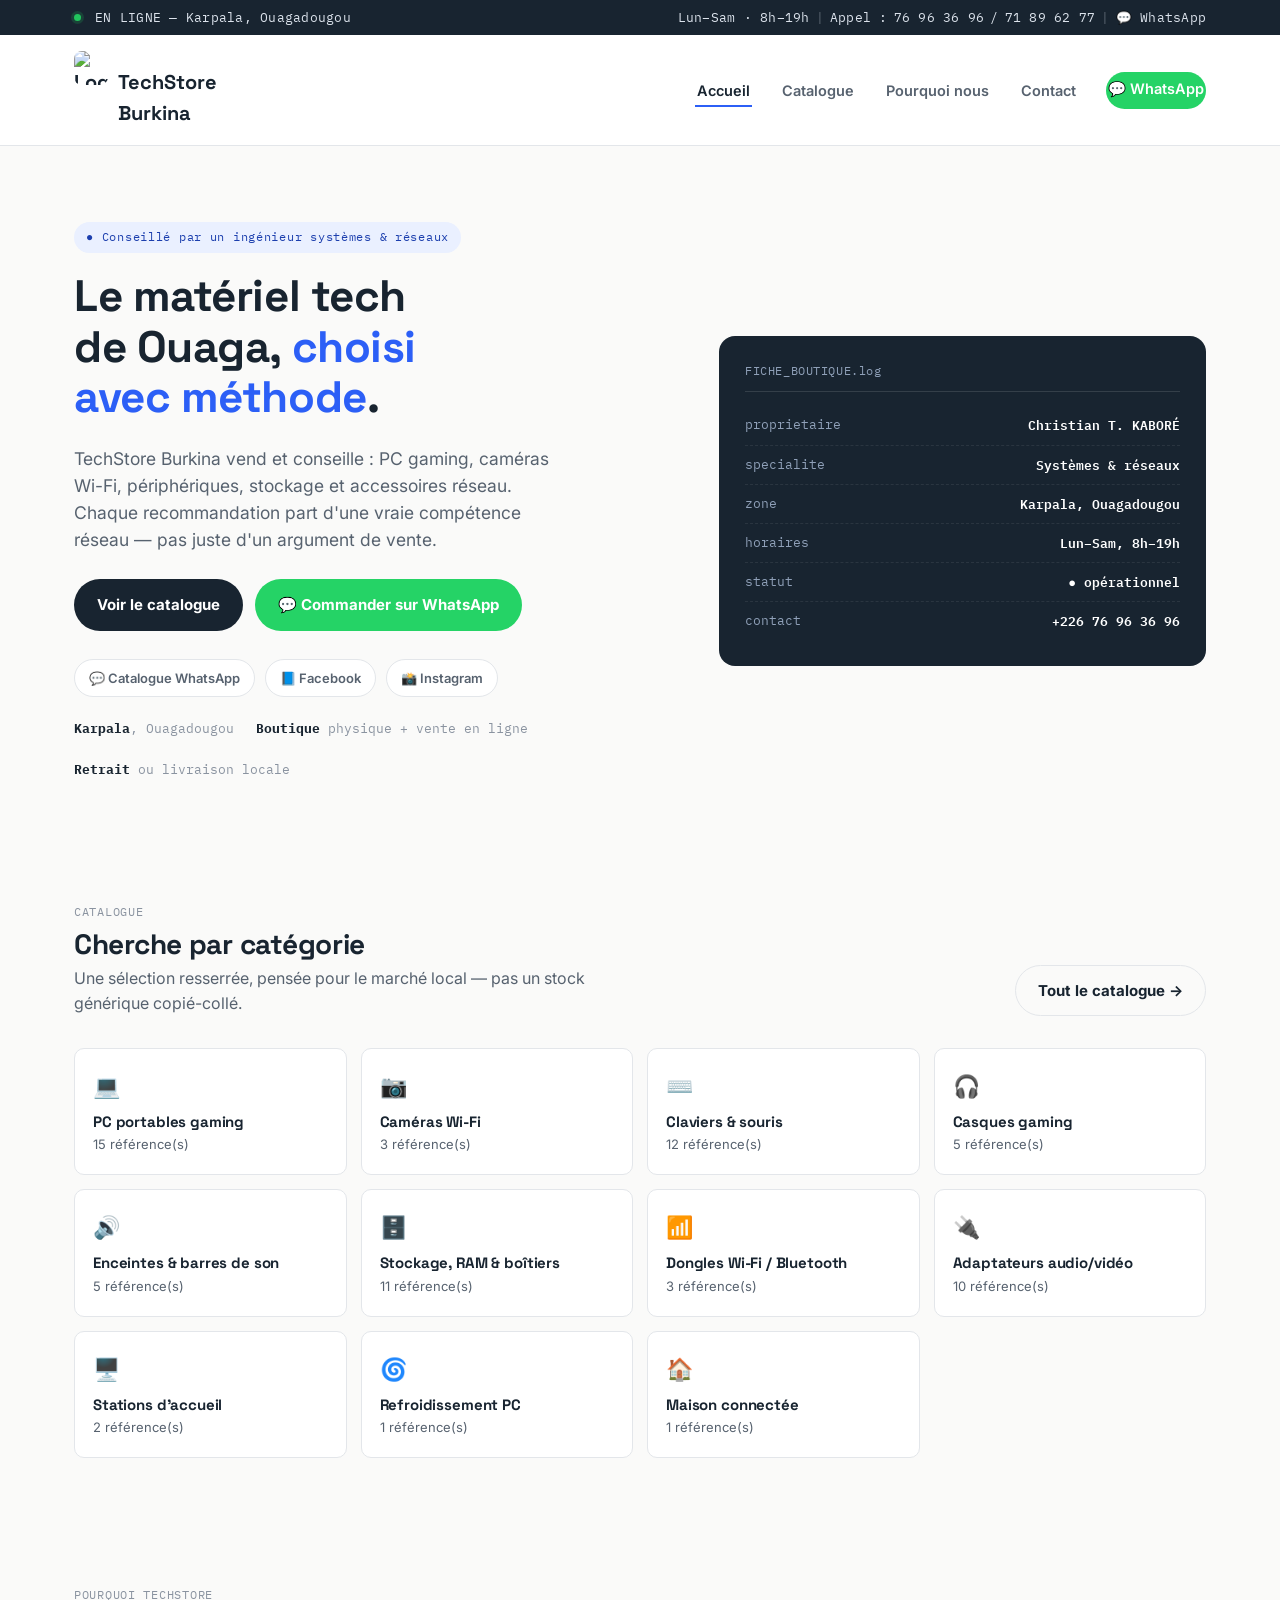
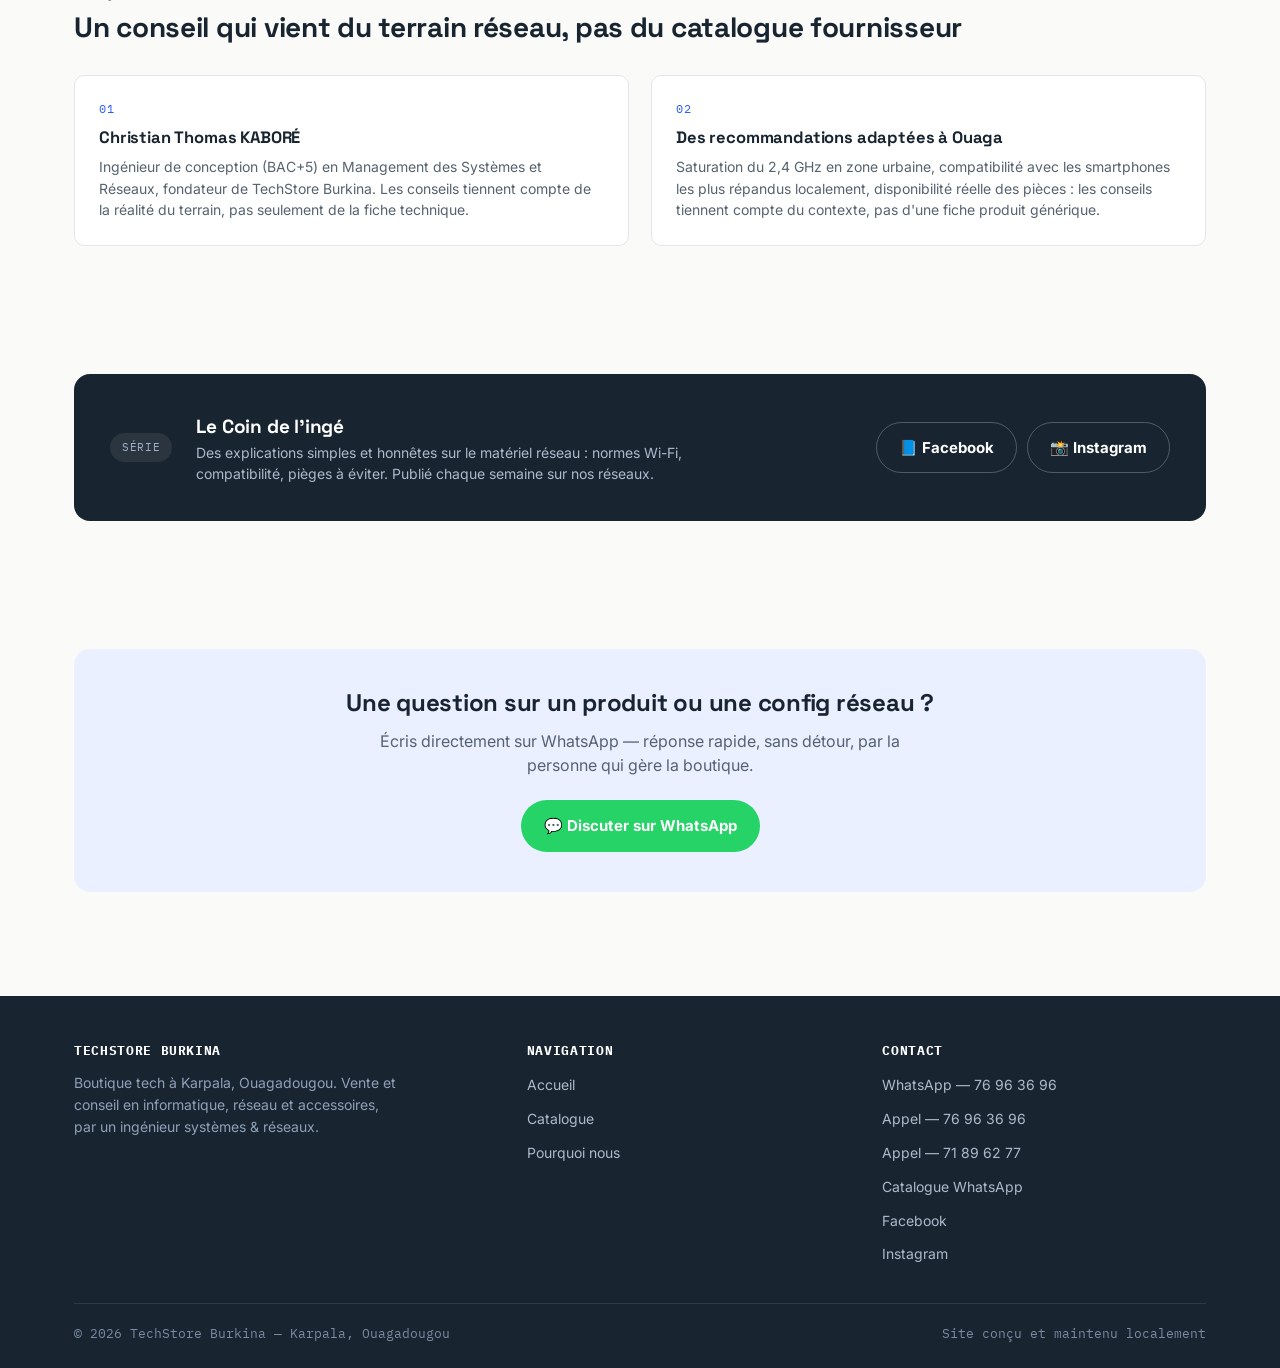
==== index.html @ 1470f118 "Add files via upload" ====
<!DOCTYPE html>
<html lang="fr">
<head>
<meta charset="UTF-8">
<meta name="viewport" content="width=device-width, initial-scale=1.0">
<title>TechStore Burkina — Vente et conseil informatique à Ouagadougou</title>
<meta name="description" content="TechStore Burkina, boutique tech à Karpala (Ouagadougou) : PC portables gaming, caméras Wi-Fi, périphériques, stockage et accessoires réseau — conseillés par un ingénieur systèmes & réseaux.">
<link rel="preconnect" href="https://fonts.googleapis.com">
<link href="https://fonts.googleapis.com/css2?family=Space+Grotesk:wght@500;700&family=Inter:wght@400;500;600;700&family=IBM+Plex+Mono:wght@400;600&display=swap" rel="stylesheet">
<link rel="stylesheet" href="assets/style.css">
</head>
<body>

<div class="statusbar">
  <div class="wrap">
    <div class="seg"><span class="dot"></span>EN LIGNE — Karpala, Ouagadougou</div>
    <div class="seg">Lun–Sam · 8h–19h <span class="sep">|</span> Appel : <a href="tel:+22676963696">76 96 36 96</a> / <a href="tel:+22671896277">71 89 62 77</a> <span class="sep">|</span> <a href="https://wa.me/22676963696" target="_blank" rel="noopener">💬 WhatsApp</a></div>
  </div>
</div>

<header class="site">
  <div class="wrap">
    <a class="brand" href="index.html">
      <img class="mark-logo" src="https://drive.google.com/thumbnail?id=1hEJ1H8CitZmhwNdnBL6qHXafMuxLKHJH&sz=w100" alt="Logo TechStore Burkina">
      <span class="brand-text">TechStore<br>Burkina</span>
    </a>
    <button class="nav-toggle" id="nav-toggle" aria-label="Ouvrir le menu"><span></span></button>
    <nav class="main" id="main-nav">
      <ul>
        <li><a href="index.html" class="active">Accueil</a></li>
        <li><a href="catalogue.html">Catalogue</a></li>
        <li><a href="index.html#pourquoi">Pourquoi nous</a></li>
        <li><a href="index.html#contact">Contact</a></li>
        <li><a class="btn-wa-nav" href="https://wa.me/22676963696" target="_blank" rel="noopener">💬 WhatsApp</a></li>
      </ul>
    </nav>
  </div>
</header>

<main>

  <section class="hero">
    <div class="wrap">
      <div>
        <span class="eyebrow">● Conseillé par un ingénieur systèmes &amp; réseaux</span>
        <h1>Le matériel tech de Ouaga, <span class="hl">choisi avec méthode</span>.</h1>
        <p class="lead">TechStore Burkina vend et conseille : PC gaming, caméras Wi-Fi, périphériques, stockage et accessoires réseau. Chaque recommandation part d'une vraie compétence réseau — pas juste d'un argument de vente.</p>
        <div class="hero-cta">
          <a class="btn btn-primary" href="catalogue.html">Voir le catalogue</a>
          <a class="btn btn-whatsapp" href="https://wa.me/22676963696" target="_blank" rel="noopener">💬 Commander sur WhatsApp</a>
        </div>
        <div class="social-row">
          <a class="social-link" href="https://wa.me/c/22676963696" target="_blank" rel="noopener">💬 Catalogue WhatsApp</a>
          <a class="social-link" href="https://facebook.com/techstoreburkina" target="_blank" rel="noopener">📘 Facebook</a>
          <a class="social-link" href="https://instagram.com/techstore.burkina" target="_blank" rel="noopener">📸 Instagram</a>
        </div>
        <div class="hero-meta">
          <span><strong>Karpala</strong>, Ouagadougou</span>
          <span><strong>Boutique</strong> physique + vente en ligne</span>
          <span><strong>Retrait</strong> ou livraison locale</span>
        </div>
      </div>

      <div class="hero-panel">
        <div class="title">FICHE_BOUTIQUE.log</div>
        <div class="row"><span>proprietaire</span><span>Christian T. KABORÉ</span></div>
        <div class="row"><span>specialite</span><span>Systèmes &amp; réseaux</span></div>
        <div class="row"><span>zone</span><span>Karpala, Ouagadougou</span></div>
        <div class="row"><span>horaires</span><span>Lun–Sam, 8h–19h</span></div>
        <div class="row"><span>statut</span><span class="ok">● opérationnel</span></div>
        <div class="row"><span>contact</span><span>+226 76 96 36 96</span></div>
      </div>
    </div>
  </section>

  <section id="categories">
    <div class="wrap">
      <div class="section-head">
        <div>
          <span class="kicker">Catalogue</span>
          <h2>Cherche par catégorie</h2>
          <p>Une sélection resserrée, pensée pour le marché local — pas un stock générique copié-collé.</p>
        </div>
        <a class="btn btn-outline" href="catalogue.html">Tout le catalogue →</a>
      </div>
      <div class="cat-strip" id="cat-strip"><!-- généré par script.js --></div>
    </div>
  </section>

  <section id="pourquoi">
    <div class="wrap">
      <div class="section-head">
        <div>
          <span class="kicker">Pourquoi TechStore</span>
          <h2>Un conseil qui vient du terrain réseau, pas du catalogue fournisseur</h2>
        </div>
      </div>
      <div class="feat-grid feat-grid-2">
        <div class="feat">
          <div class="num">01</div>
          <h3>Christian Thomas KABORÉ</h3>
          <p>Ingénieur de conception (BAC+5) en Management des Systèmes et Réseaux, fondateur de TechStore Burkina. Les conseils tiennent compte de la réalité du terrain, pas seulement de la fiche technique.</p>
        </div>
        <div class="feat">
          <div class="num">02</div>
          <h3>Des recommandations adaptées à Ouaga</h3>
          <p>Saturation du 2,4 GHz en zone urbaine, compatibilité avec les smartphones les plus répandus localement, disponibilité réelle des pièces : les conseils tiennent compte du contexte, pas d'une fiche produit générique.</p>
        </div>
      </div>
    </div>
  </section>

  <section id="coin-ingé">
    <div class="wrap">
      <div class="ingé">
        <span class="tag">SÉRIE</span>
        <div>
          <h3>Le Coin de l'ingé</h3>
          <p>Des explications simples et honnêtes sur le matériel réseau : normes Wi-Fi, compatibilité, pièges à éviter. Publié chaque semaine sur nos réseaux.</p>
        </div>
        <div style="display:flex;gap:10px;flex-wrap:wrap;">
          <a class="btn btn-outline" style="background:transparent;border-color:rgba(255,255,255,.25);color:#fff" href="https://facebook.com/techstoreburkina" target="_blank" rel="noopener">📘 Facebook</a>
          <a class="btn btn-outline" style="background:transparent;border-color:rgba(255,255,255,.25);color:#fff" href="https://instagram.com/techstore.burkina" target="_blank" rel="noopener">📸 Instagram</a>
        </div>
      </div>
    </div>
  </section>

  <section id="contact">
    <div class="wrap">
      <div class="cta-band">
        <h2>Une question sur un produit ou une config réseau ?</h2>
        <p>Écris directement sur WhatsApp — réponse rapide, sans détour, par la personne qui gère la boutique.</p>
        <a class="btn btn-whatsapp" href="https://wa.me/22676963696" target="_blank" rel="noopener">💬 Discuter sur WhatsApp</a>
      </div>
    </div>
  </section>

</main>

<footer class="site">
  <div class="wrap">
    <div class="f-grid">
      <div>
        <h4>TechStore Burkina</h4>
        <p style="color:#8FA0B8;font-size:14px;max-width:36ch;">Boutique tech à Karpala, Ouagadougou. Vente et conseil en informatique, réseau et accessoires, par un ingénieur systèmes &amp; réseaux.</p>
      </div>
      <div>
        <h4>Navigation</h4>
        <ul>
          <li><a href="index.html">Accueil</a></li>
          <li><a href="catalogue.html">Catalogue</a></li>
          <li><a href="index.html#pourquoi">Pourquoi nous</a></li>
        </ul>
      </div>
      <div>
        <h4>Contact</h4>
        <ul>
          <li><a href="https://wa.me/22676963696" target="_blank" rel="noopener">WhatsApp — 76 96 36 96</a></li>
          <li><a href="tel:+22676963696">Appel — 76 96 36 96</a></li>
          <li><a href="tel:+22671896277">Appel — 71 89 62 77</a></li>
          <li><a href="https://wa.me/c/22676963696" target="_blank" rel="noopener">Catalogue WhatsApp</a></li>
          <li><a href="https://facebook.com/techstoreburkina" target="_blank" rel="noopener">Facebook</a></li>
          <li><a href="https://instagram.com/techstore.burkina" target="_blank" rel="noopener">Instagram</a></li>
        </ul>
      </div>
    </div>
    <div class="bottom">
      <span>© <span id="year"></span> TechStore Burkina — Karpala, Ouagadougou</span>
      <span>Site conçu et maintenu localement</span>
    </div>
  </div>
</footer>

<script>document.getElementById('year').textContent = new Date().getFullYear();</script>
<script src="assets/script.js"></script>
</body>
</html>
---- assets/style.css ----
/* ==========================================================================
   TechStore Burkina — Design system
   Palette : blanc papier + encre ardoise + bleu "réseau" + accents statut
   Typo    : Space Grotesk (titres) / Inter (texte) / IBM Plex Mono (specs, prix, statut)
   Signature : bandeau "statut réseau" (clin d'œil au métier d'ingé réseau)
   ========================================================================== */

:root{
  --bg:            #FAFAF9;
  --surface:       #FFFFFF;
  --surface-2:     #F2F4F7;
  --ink:           #182430;
  --ink-soft:      #57626F;
  --ink-faint:     #8A93A0;
  --line:          #E3E6EA;
  --accent:        #2C5FF6;
  --accent-ink:    #1C3FAE;
  --accent-soft:   #EAF0FF;
  --status:        #21C55D;
  --whatsapp:      #25D366;
  --whatsapp-dark: #128C4A;
  --amber:         #F2A93B;

  --font-display: 'Space Grotesk', 'Segoe UI', sans-serif;
  --font-body:    'Inter', 'Segoe UI', sans-serif;
  --font-mono:    'IBM Plex Mono', 'Courier New', monospace;

  --radius: 10px;
  --radius-sm: 6px;
  --container: 1180px;
}

*{ box-sizing:border-box; }
html{ scroll-behavior:smooth; }
body{
  margin:0;
  background:var(--bg);
  color:var(--ink);
  font-family:var(--font-body);
  font-size:16px;
  line-height:1.55;
  -webkit-font-smoothing:antialiased;
}
h1,h2,h3,h4{
  font-family:var(--font-display);
  color:var(--ink);
  margin:0 0 .5em;
  line-height:1.15;
  letter-spacing:-0.01em;
}
p{ margin:0 0 1em; color:var(--ink-soft); }
a{ color:inherit; text-decoration:none; }
img{ max-width:100%; display:block; }
ul{ margin:0; padding:0; list-style:none; }
button{ font-family:inherit; cursor:pointer; }

.wrap{
  max-width:var(--container);
  margin:0 auto;
  padding:0 24px;
}

/* Focus visibility */
a:focus-visible, button:focus-visible, input:focus-visible{
  outline:2px solid var(--accent);
  outline-offset:2px;
}

@media (prefers-reduced-motion: reduce){
  *{ animation-duration:0.01ms !important; transition-duration:0.01ms !important; }
}

/* ---------- Status bar (signature element) ---------- */
.statusbar{
  background:var(--ink);
  color:#DCE3EC;
  font-family:var(--font-mono);
  font-size:12.5px;
  letter-spacing:.02em;
}
.statusbar .wrap{
  display:flex;
  align-items:center;
  justify-content:space-between;
  gap:16px;
  padding:8px 24px;
  flex-wrap:wrap;
}
.statusbar .dot{
  display:inline-block;
  width:7px; height:7px;
  border-radius:50%;
  background:var(--status);
  margin-right:8px;
  box-shadow:0 0 0 3px rgba(33,197,93,.18);
}
.statusbar .seg{ display:flex; align-items:center; gap:6px; }
.statusbar .sep{ opacity:.35; }
.statusbar a{ color:#DCE3EC; }
.statusbar a:hover{ color:#fff; }

/* ---------- Header / nav ---------- */
header.site{
  background:var(--surface);
  border-bottom:1px solid var(--line);
  position:sticky; top:0; z-index:40;
}
header.site .wrap{
  display:flex;
  align-items:center;
  justify-content:space-between;
  padding:16px 24px;
}
.brand{
  display:flex;
  align-items:baseline;
  gap:10px;
  font-family:var(--font-display);
  font-weight:700;
  font-size:20px;
}
.brand .mark{
  display:inline-flex;
  align-items:center;
  justify-content:center;
  width:34px; height:34px;
  border-radius:8px;
  background:var(--ink);
  color:#fff;
  font-family:var(--font-mono);
  font-size:13px;
  font-weight:600;
}
.brand .mark-logo{
  width:34px; height:34px;
  border-radius:8px;
  object-fit:cover;
}
.brand small{
  font-family:var(--font-mono);
  font-weight:400;
  font-size:11px;
  color:var(--ink-faint);
  letter-spacing:.04em;
}
nav.main ul{ display:flex; gap:28px; align-items:center; }
nav.main a{
  font-size:14.5px;
  font-weight:600;
  color:var(--ink-soft);
  padding:6px 2px;
  border-bottom:2px solid transparent;
}
nav.main a:hover, nav.main a.active{
  color:var(--ink);
  border-bottom-color:var(--accent);
}
.btn-wa-nav{
  display:inline-flex;
  align-items:center;
  gap:8px;
  background:var(--whatsapp);
  color:#fff !important;
  padding:9px 16px;
  border-radius:999px;
  font-weight:700;
  font-size:14px;
}
.btn-wa-nav:hover{ background:var(--whatsapp-dark); }
.nav-toggle{
  display:none;
  background:none; border:1px solid var(--line); border-radius:8px;
  width:38px; height:38px;
  align-items:center; justify-content:center;
}
.nav-toggle span, .nav-toggle span::before, .nav-toggle span::after{
  content:""; display:block; width:18px; height:2px; background:var(--ink);
  position:relative; transition:.2s;
}
.nav-toggle span::before{ position:absolute; top:-6px; }
.nav-toggle span::after{ position:absolute; top:6px; }

/* ---------- Buttons ---------- */
.btn{
  display:inline-flex; align-items:center; gap:8px;
  padding:13px 22px;
  border-radius:999px;
  font-weight:700;
  font-size:15px;
  border:1px solid transparent;
}
.btn-primary{ background:var(--ink); color:#fff; }
.btn-primary:hover{ background:#0E1620; }
.btn-outline{ background:transparent; color:var(--ink); border-color:var(--line); }
.btn-outline:hover{ border-color:var(--ink); }
.btn-whatsapp{ background:var(--whatsapp); color:#fff; }
.btn-whatsapp:hover{ background:var(--whatsapp-dark); }
.btn-sm{ padding:9px 16px; font-size:13.5px; border-radius:8px; }
.btn-block{ width:100%; justify-content:center; }

/* ---------- Hero ---------- */
.hero{
  padding:76px 0 60px;
  position:relative;
  overflow:hidden;
}
.hero .wrap{
  display:grid;
  grid-template-columns:1.1fr .9fr;
  gap:50px;
  align-items:center;
}
.eyebrow{
  display:inline-flex; align-items:center; gap:8px;
  font-family:var(--font-mono);
  font-size:12px; letter-spacing:.06em;
  color:var(--accent-ink);
  background:var(--accent-soft);
  padding:6px 12px;
  border-radius:999px;
  margin-bottom:18px;
}
.hero h1{
  font-size:44px;
  max-width:12ch;
}
.hero h1 .hl{ color:var(--accent); }
.hero .lead{
  font-size:17.5px;
  max-width:46ch;
  margin-bottom:26px;
}
.hero-cta{ display:flex; gap:12px; flex-wrap:wrap; margin-bottom:28px; }
.hero-meta{
  display:flex; gap:22px; flex-wrap:wrap;
  font-family:var(--font-mono); font-size:12.5px; color:var(--ink-faint);
}
.hero-meta strong{ color:var(--ink); font-weight:700; }

.social-row{
  display:flex; gap:10px; flex-wrap:wrap;
  margin-bottom:22px;
}
.social-link{
  display:inline-flex; align-items:center; gap:6px;
  font-size:13px; font-weight:600;
  color:var(--ink-soft);
  background:var(--surface);
  border:1px solid var(--line);
  padding:8px 14px;
  border-radius:999px;
}
.social-link:hover{ border-color:var(--accent); color:var(--ink); }

.hero-panel{
  background:var(--ink);
  border-radius:16px;
  padding:26px;
  color:#DCE3EC;
  font-family:var(--font-mono);
  font-size:13px;
}
.hero-panel .title{
  display:flex; justify-content:space-between; align-items:center;
  border-bottom:1px solid rgba(255,255,255,.12);
  padding-bottom:12px; margin-bottom:14px;
  color:#8FA0B8; font-size:11.5px; letter-spacing:.05em;
}
.hero-panel .row{
  display:flex; justify-content:space-between;
  padding:9px 0;
  border-bottom:1px dashed rgba(255,255,255,.08);
}
.hero-panel .row:last-child{ border-bottom:none; }
.hero-panel .row span:first-child{ color:#8FA0B8; }
.hero-panel .row span:last-child{ color:#fff; font-weight:600; }
.hero-panel .ok{ color:var(--status); }

/* ---------- Section shell ---------- */
section{ padding:64px 0; }
.section-head{
  display:flex; justify-content:space-between; align-items:flex-end;
  gap:20px; margin-bottom:32px; flex-wrap:wrap;
}
.section-head h2{ font-size:28px; margin:0; }
.section-head .kicker{
  font-family:var(--font-mono); font-size:12px; letter-spacing:.06em;
  color:var(--ink-faint); text-transform:uppercase; margin-bottom:6px; display:block;
}
.section-head p{ margin:6px 0 0; max-width:52ch; }

/* ---------- Category strip ---------- */
.cat-strip{
  display:grid;
  grid-template-columns:repeat(4,1fr);
  gap:14px;
}
.cat-card{
  background:var(--surface);
  border:1px solid var(--line);
  border-radius:var(--radius);
  padding:20px 18px;
  transition:.15s border-color, .15s transform;
}
.cat-card:hover{ border-color:var(--accent); transform:translateY(-2px); }
.cat-card .ic{ font-size:22px; margin-bottom:10px; }
.cat-card h3{ font-size:15px; margin-bottom:4px; }
.cat-card p{ font-size:13px; margin:0; }

/* ---------- Why / features ---------- */
.feat-grid{
  display:grid;
  grid-template-columns:repeat(3,1fr);
  gap:22px;
}
.feat-grid-2{
  grid-template-columns:repeat(2,1fr);
}
.feat{
  background:var(--surface);
  border:1px solid var(--line);
  border-radius:var(--radius);
  padding:24px;
}
.feat .num{
  font-family:var(--font-mono);
  color:var(--accent);
  font-size:12px;
  margin-bottom:10px;
  letter-spacing:.05em;
}
.feat h3{ font-size:16.5px; }
.feat p{ font-size:14px; margin:0; }

/* ---------- Coin de l'ingé teaser ---------- */
.ingé{
  background:var(--ink);
  color:#DCE3EC;
  border-radius:16px;
  padding:36px;
  display:grid;
  grid-template-columns:auto 1fr auto;
  gap:24px;
  align-items:center;
}
.ingé .tag{
  font-family:var(--font-mono);
  font-size:11px; letter-spacing:.06em;
  background:rgba(255,255,255,.08);
  padding:6px 12px; border-radius:999px;
  color:#9DB1CC;
  white-space:nowrap;
}
.ingé h3{ color:#fff; font-size:19px; margin:6px 0 4px; }
.ingé p{ color:#AEBACB; margin:0; font-size:14px; max-width:56ch; }

/* ---------- Footer ---------- */
footer.site{
  background:var(--ink);
  color:#AEBACB;
  padding:48px 0 24px;
  margin-top:40px;
}
footer.site .f-grid{
  display:grid;
  grid-template-columns:1.3fr 1fr 1fr;
  gap:32px;
  padding-bottom:28px;
  border-bottom:1px solid rgba(255,255,255,.1);
}
footer.site h4{
  color:#fff; font-size:13px; letter-spacing:.05em;
  font-family:var(--font-mono); text-transform:uppercase;
  margin-bottom:14px;
}
footer.site a{ color:#AEBACB; font-size:14px; }
footer.site a:hover{ color:#fff; }
footer.site li{ margin-bottom:9px; }
footer.site .bottom{
  display:flex; justify-content:space-between; flex-wrap:wrap; gap:10px;
  padding-top:20px; font-size:12.5px; font-family:var(--font-mono); color:#7C8BA1;
}

/* ---------- Catalogue page ---------- */
.cat-hero{
  padding:44px 0 28px;
  border-bottom:1px solid var(--line);
}
.cat-hero h1{ font-size:32px; margin-bottom:8px; }

.filters{
  display:flex; gap:10px; flex-wrap:wrap;
  padding:20px 0 8px;
  position:sticky; top:65px; background:var(--bg); z-index:20;
}
.filter-btn{
  background:var(--surface);
  border:1px solid var(--line);
  border-radius:999px;
  padding:9px 16px;
  font-size:13.5px;
  font-weight:600;
  color:var(--ink-soft);
}
.filter-btn:hover{ border-color:var(--accent); color:var(--ink); }
.filter-btn.active{ background:var(--ink); border-color:var(--ink); color:#fff; }

.search-row{
  display:flex; gap:12px; padding:6px 0 26px; flex-wrap:wrap;
}
.search-row input{
  flex:1; min-width:220px;
  padding:12px 16px;
  border:1px solid var(--line);
  border-radius:var(--radius-sm);
  font-family:var(--font-body);
  font-size:14.5px;
  background:var(--surface);
}
.search-row input:focus{ border-color:var(--accent); outline:none; }
.result-count{
  font-family:var(--font-mono); font-size:12.5px; color:var(--ink-faint);
  align-self:center; white-space:nowrap;
}

.product-grid{
  display:grid;
  grid-template-columns:repeat(3,1fr);
  gap:20px;
  padding-bottom:20px;
}
.p-card{
  background:var(--surface);
  border:1px solid var(--line);
  border-radius:var(--radius);
  padding:18px;
  display:flex; flex-direction:column;
  transition:.15s box-shadow,.15s transform;
}
.p-card:hover{ box-shadow:0 8px 24px rgba(24,36,48,.08); transform:translateY(-2px); }
.p-thumb{
  height:130px;
  border-radius:8px;
  background:var(--surface-2);
  display:flex; align-items:center; justify-content:center;
  font-size:34px;
  margin-bottom:14px;
  color:var(--ink-faint);
  overflow:hidden;
}
.p-thumb img{
  width:100%; height:100%;
  object-fit:contain;
  background:#fff;
}
.p-port{
  font-family:var(--font-mono); font-size:10.5px; letter-spacing:.04em;
  color:var(--accent-ink); background:var(--accent-soft);
  display:inline-block; padding:3px 8px; border-radius:5px;
  margin-bottom:10px; align-self:flex-start; text-transform:uppercase;
}
.p-card h3{ font-size:15.5px; margin-bottom:4px; }
.p-spec{
  font-family:var(--font-mono); font-size:12px; color:var(--ink-faint);
  margin:0 0 12px;
}
.p-foot{
  margin-top:auto;
  display:flex; align-items:center; justify-content:space-between;
  gap:10px; padding-top:12px; border-top:1px solid var(--line);
}
.p-price{ font-family:var(--font-mono); font-weight:700; font-size:15px; }
.p-stock{ font-size:11px; font-family:var(--font-mono); }
.p-stock.in{ color:var(--status); }
.p-stock.low{ color:var(--amber); }
.no-results{
  grid-column:1/-1;
  text-align:center;
  padding:60px 20px;
  color:var(--ink-faint);
  font-family:var(--font-mono); font-size:13.5px;
}

/* ---------- CTA band ---------- */
.cta-band{
  background:var(--accent-soft);
  border-radius:16px;
  padding:40px;
  text-align:center;
}
.cta-band h2{ font-size:24px; }
.cta-band p{ max-width:52ch; margin:0 auto 22px; }

/* ---------- Responsive ---------- */
@media (max-width:960px){
  .hero .wrap{ grid-template-columns:1fr; }
  .cat-strip{ grid-template-columns:repeat(2,1fr); }
  .feat-grid{ grid-template-columns:1fr; }
  .product-grid{ grid-template-columns:repeat(2,1fr); }
  footer.site .f-grid{ grid-template-columns:1fr; }
  .ingé{ grid-template-columns:1fr; text-align:left; }
}
@media (max-width:680px){
  nav.main{
    position:absolute; top:100%; left:0; right:0;
    background:var(--surface); border-bottom:1px solid var(--line);
    padding:16px 24px; display:none;
  }
  nav.main.open{ display:block; }
  nav.main ul{ flex-direction:column; align-items:flex-start; gap:16px; }
  .nav-toggle{ display:flex; }
  .btn-wa-nav{ display:none; }
  .hero h1{ font-size:32px; }
  .cat-strip{ grid-template-columns:1fr 1fr; }
  .product-grid{ grid-template-columns:1fr; }
  .statusbar .wrap{ justify-content:flex-start; }
  .filters{ top:60px; }
}
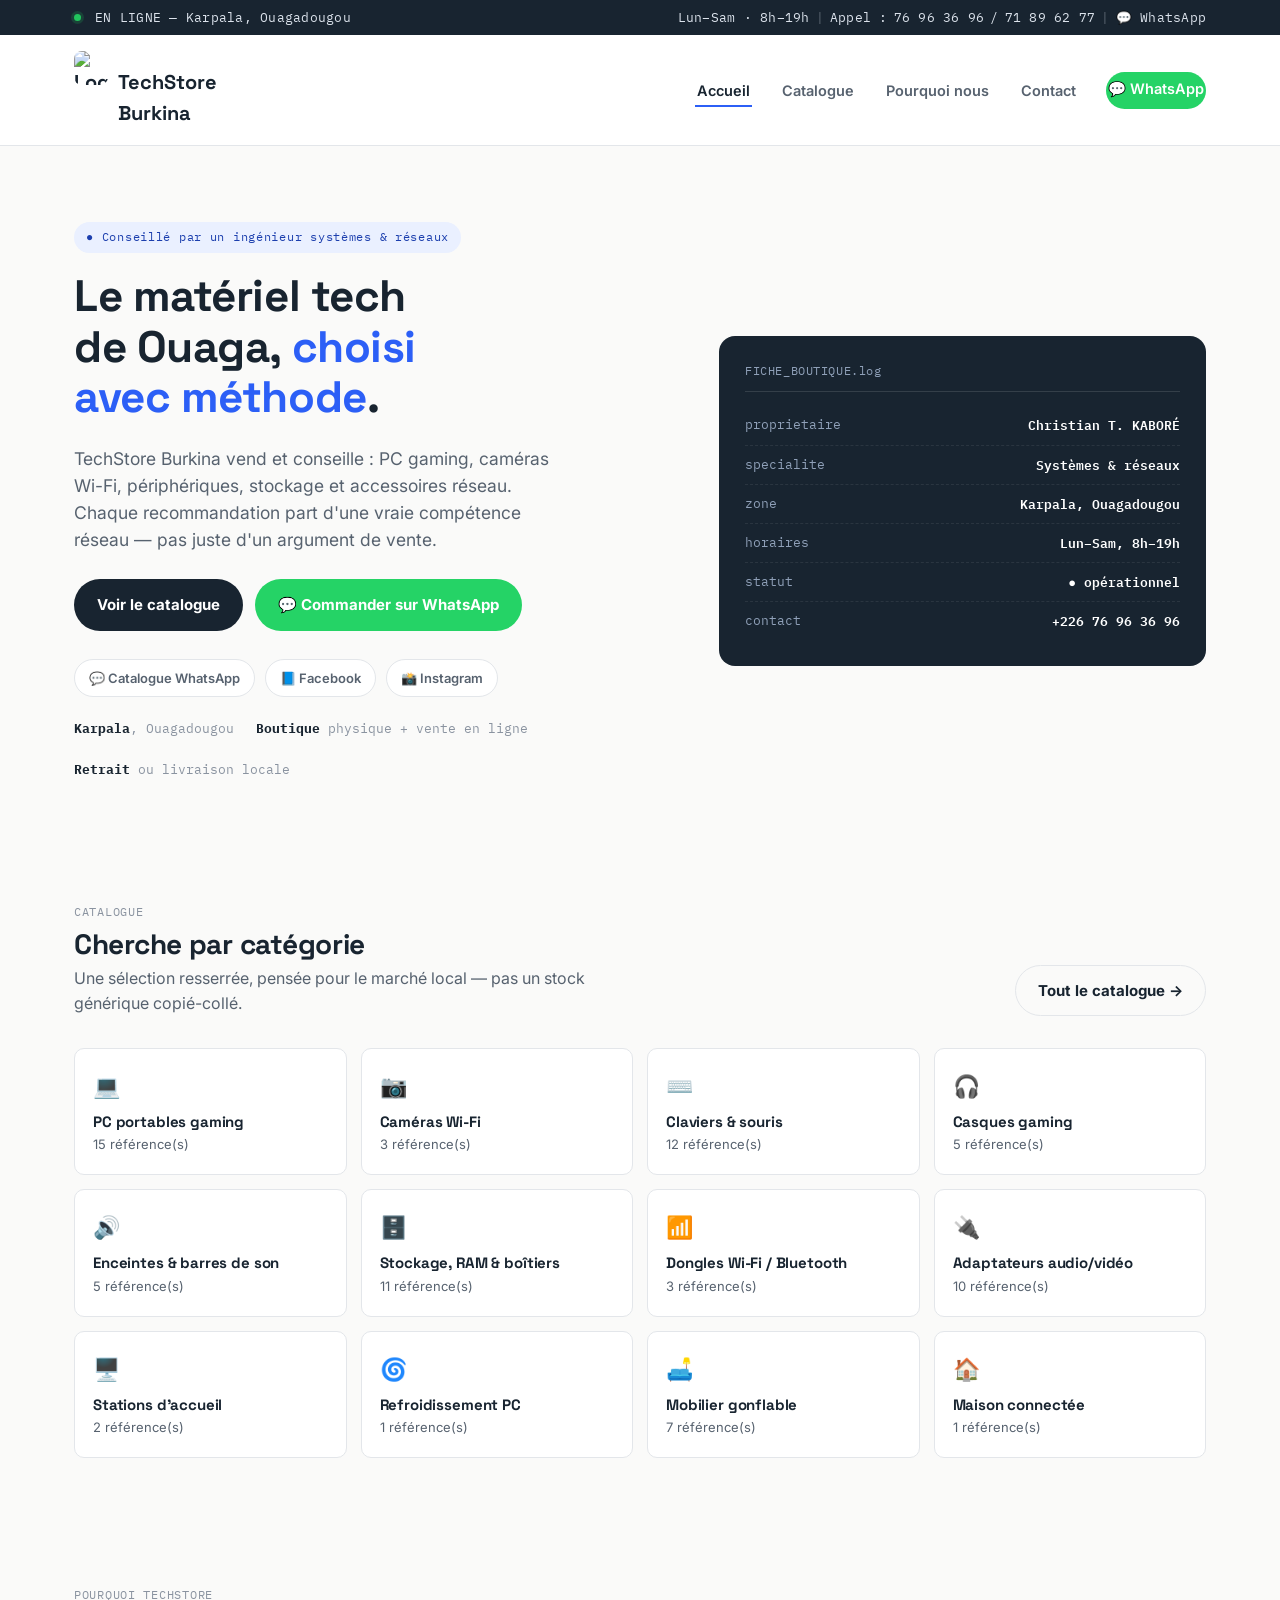
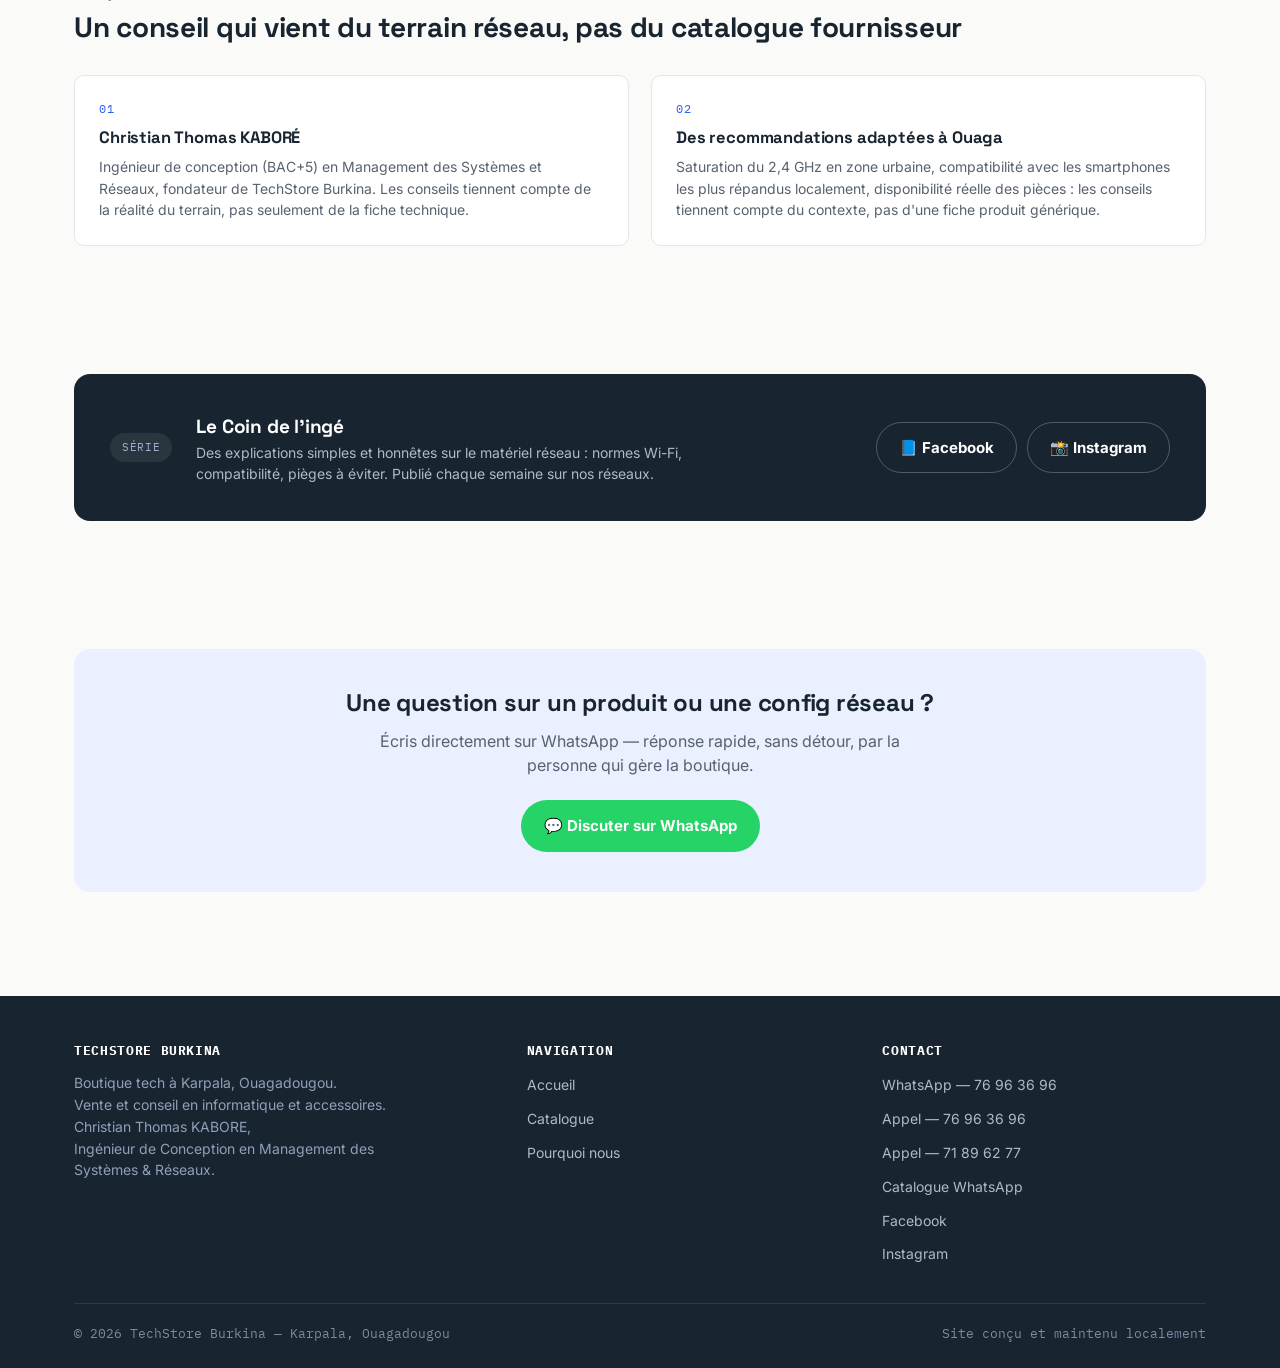
==== commit bf272bf2: "Revise TechStore description with additional details Updated the description in the TechStore sectio" ====
--- a/index.html
+++ b/index.html
@@ -143,7 +143,7 @@
     <div class="f-grid">
       <div>
         <h4>TechStore Burkina</h4>
-        <p style="color:#8FA0B8;font-size:14px;max-width:36ch;">Boutique tech à Karpala, Ouagadougou. Vente et conseil en informatique, réseau et accessoires, par un ingénieur systèmes &amp; réseaux.</p>
+        <p style="color:#8FA0B8;font-size:14px;max-width:36ch;">Boutique tech à Karpala, Ouagadougou.<br>Vente et conseil en informatique et accessoires.<br>Christian Thomas KABORE,<br>Ingénieur de Conception en Management des Systèmes &amp; Réseaux.</p>
       </div>
       <div>
         <h4>Navigation</h4>
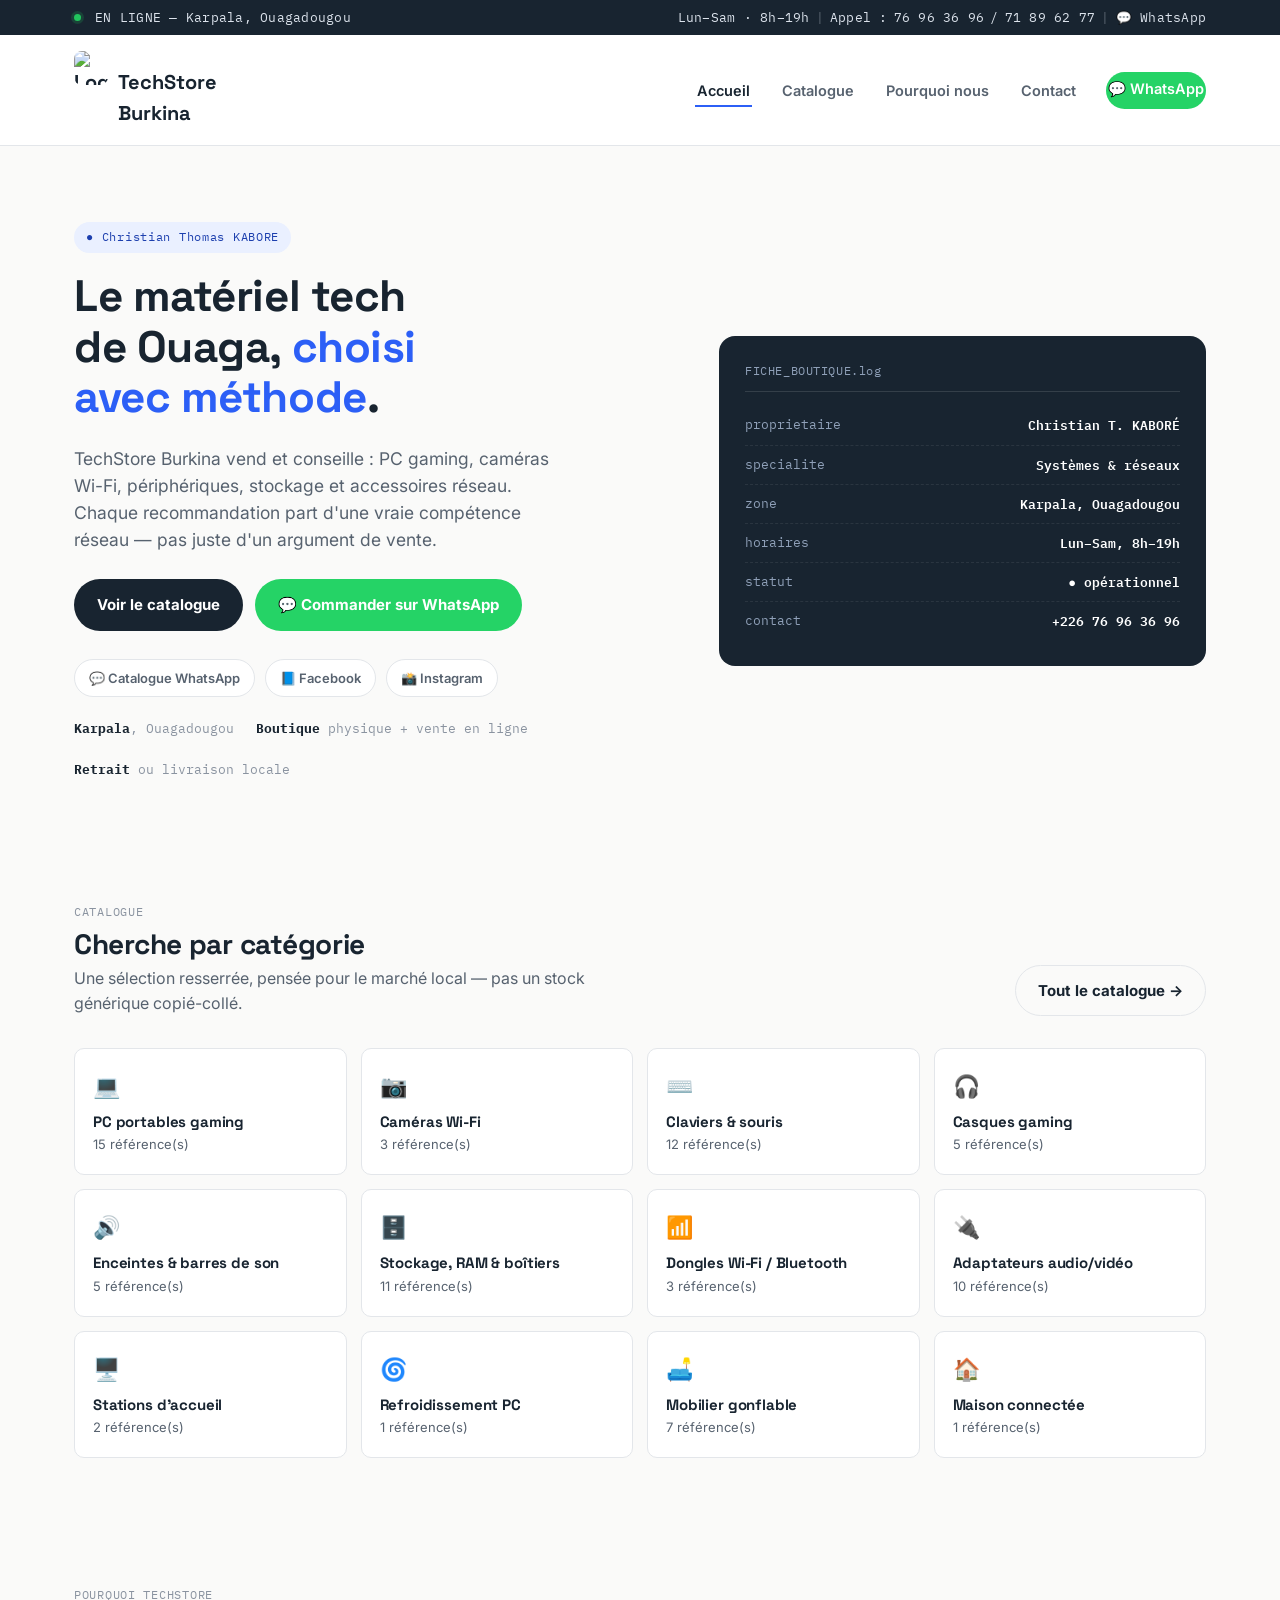
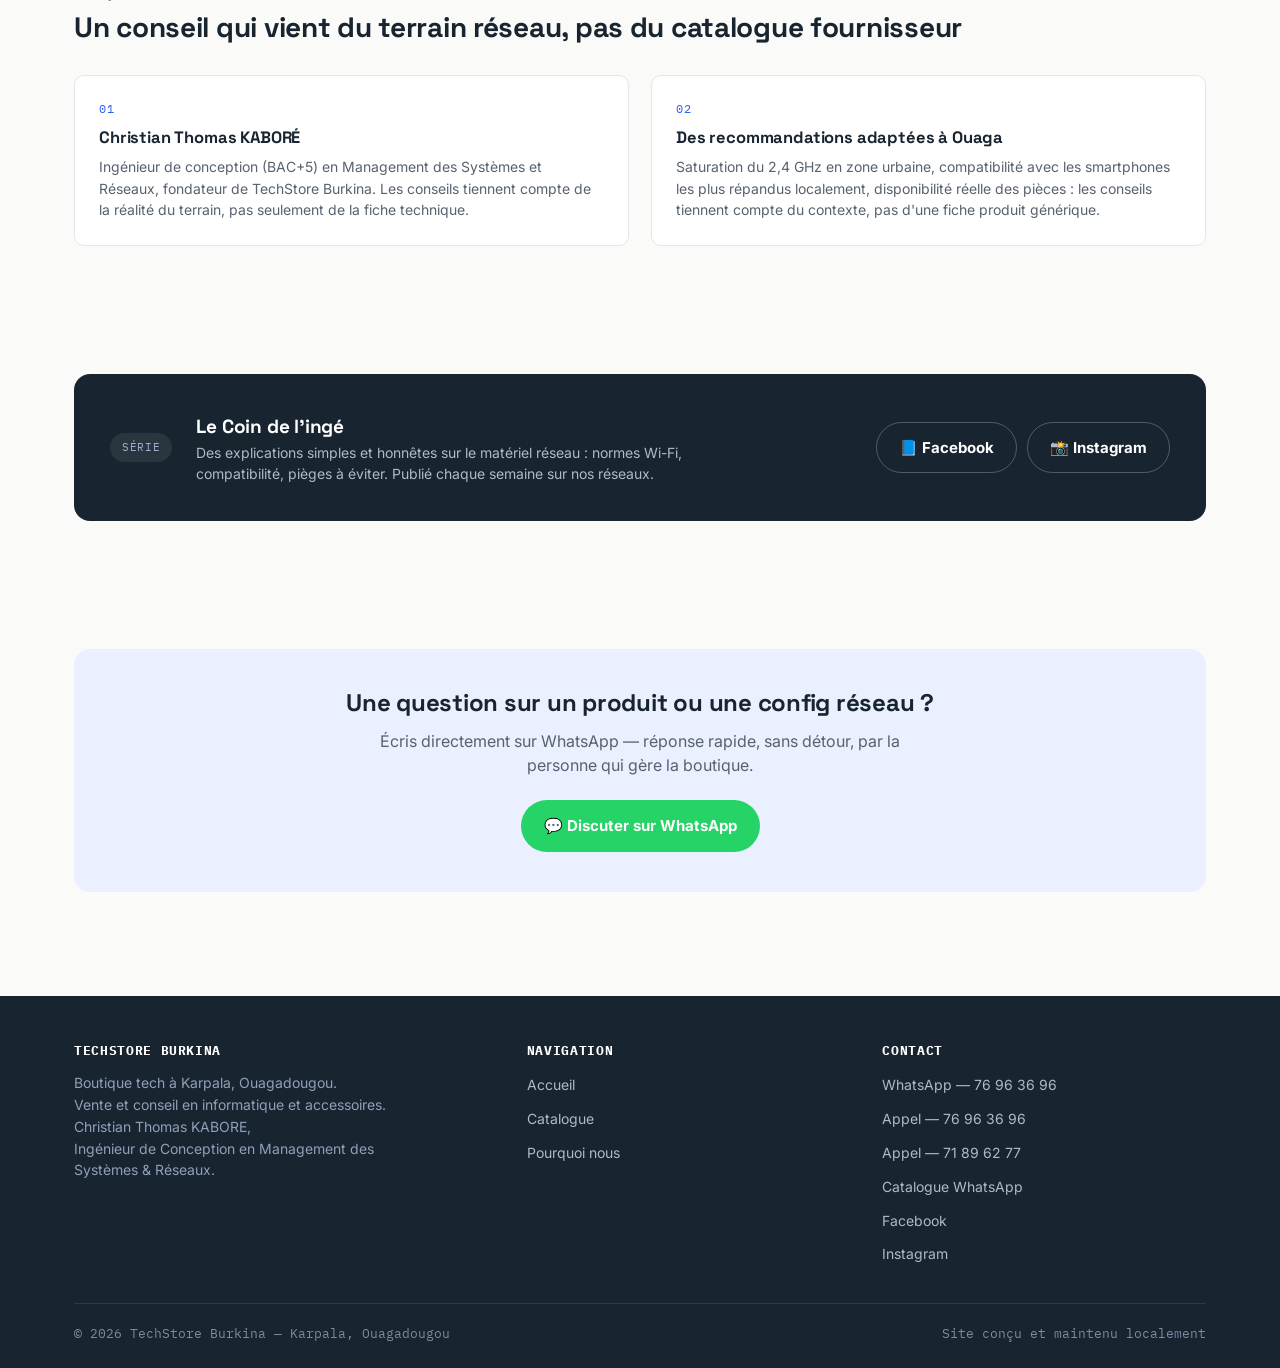
==== commit 2ac881b3: "Update recommendation from engineer to Christian Thomas KABORE" ====
--- a/index.html
+++ b/index.html
@@ -42,7 +42,7 @@
   <section class="hero">
     <div class="wrap">
       <div>
-        <span class="eyebrow">● Conseillé par un ingénieur systèmes &amp; réseaux</span>
+        <span class="eyebrow">● Christian Thomas KABORE</span>
         <h1>Le matériel tech de Ouaga, <span class="hl">choisi avec méthode</span>.</h1>
         <p class="lead">TechStore Burkina vend et conseille : PC gaming, caméras Wi-Fi, périphériques, stockage et accessoires réseau. Chaque recommandation part d'une vraie compétence réseau — pas juste d'un argument de vente.</p>
         <div class="hero-cta">
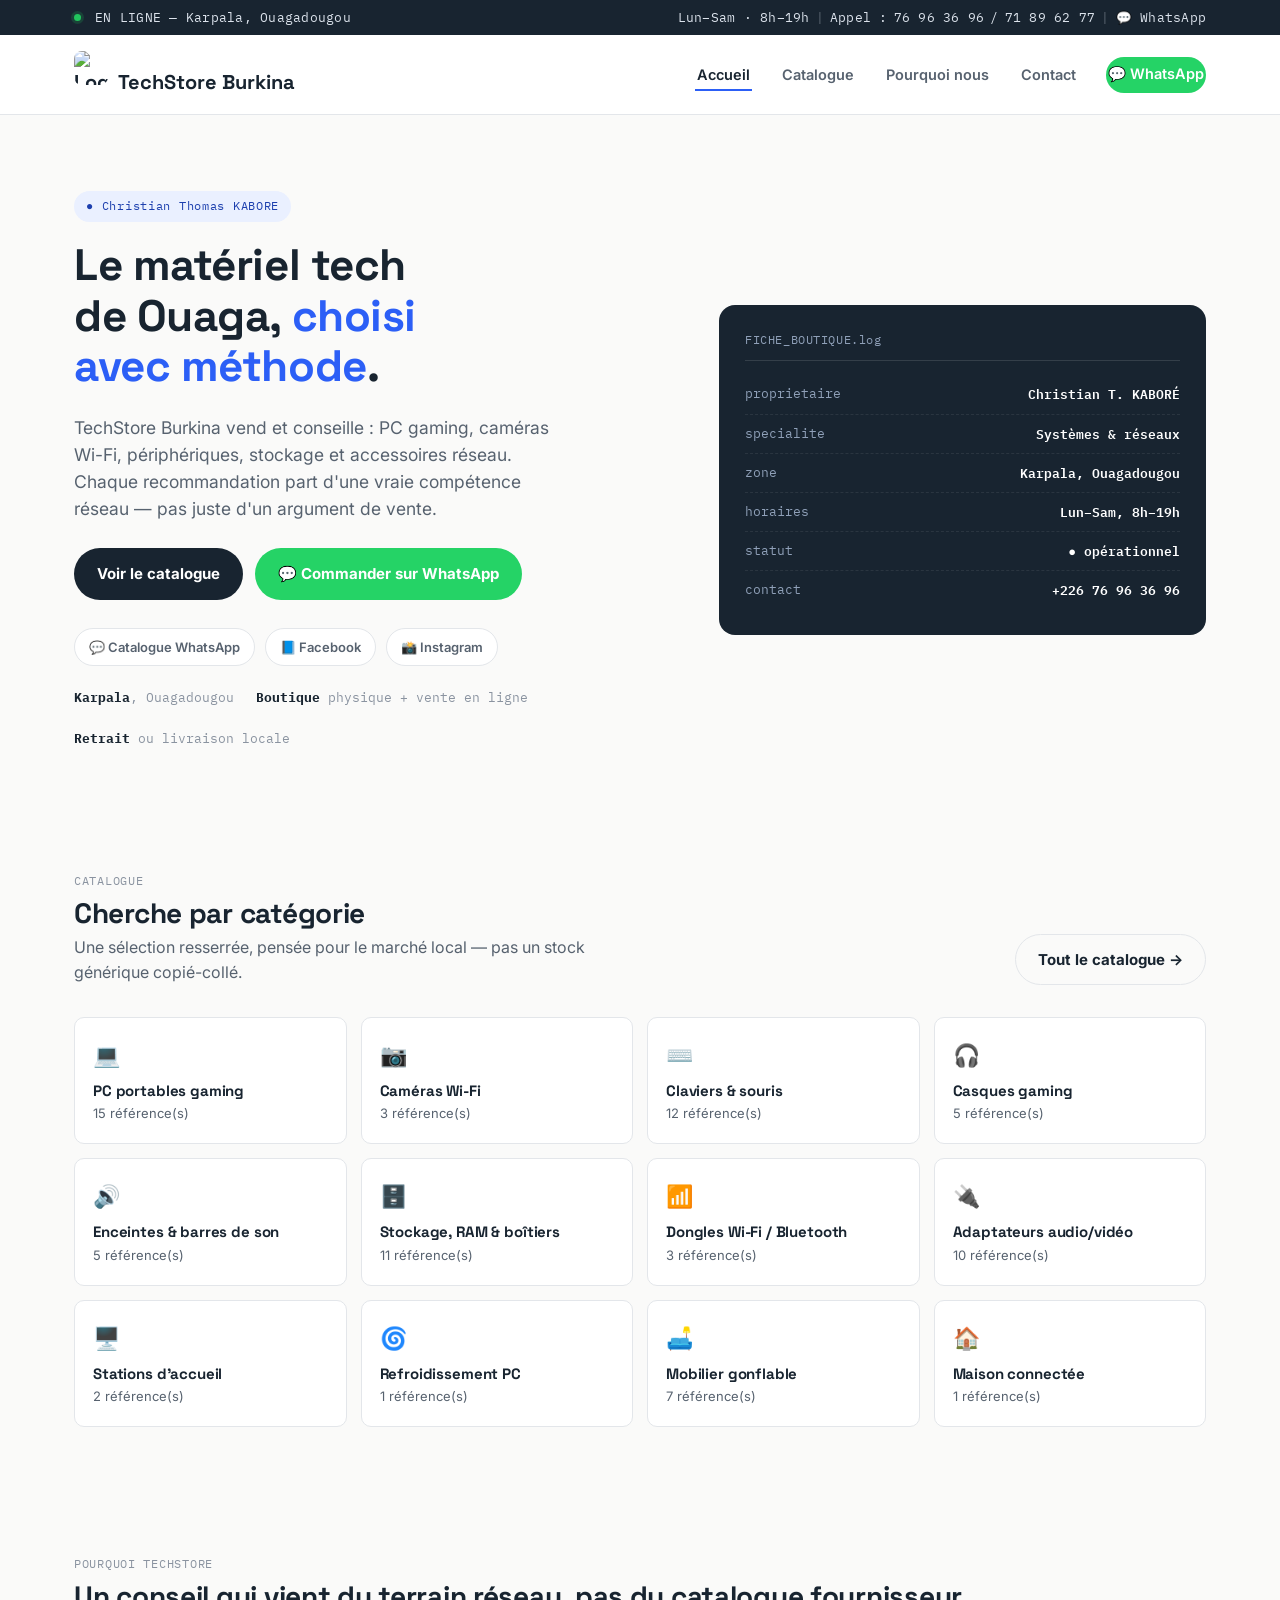
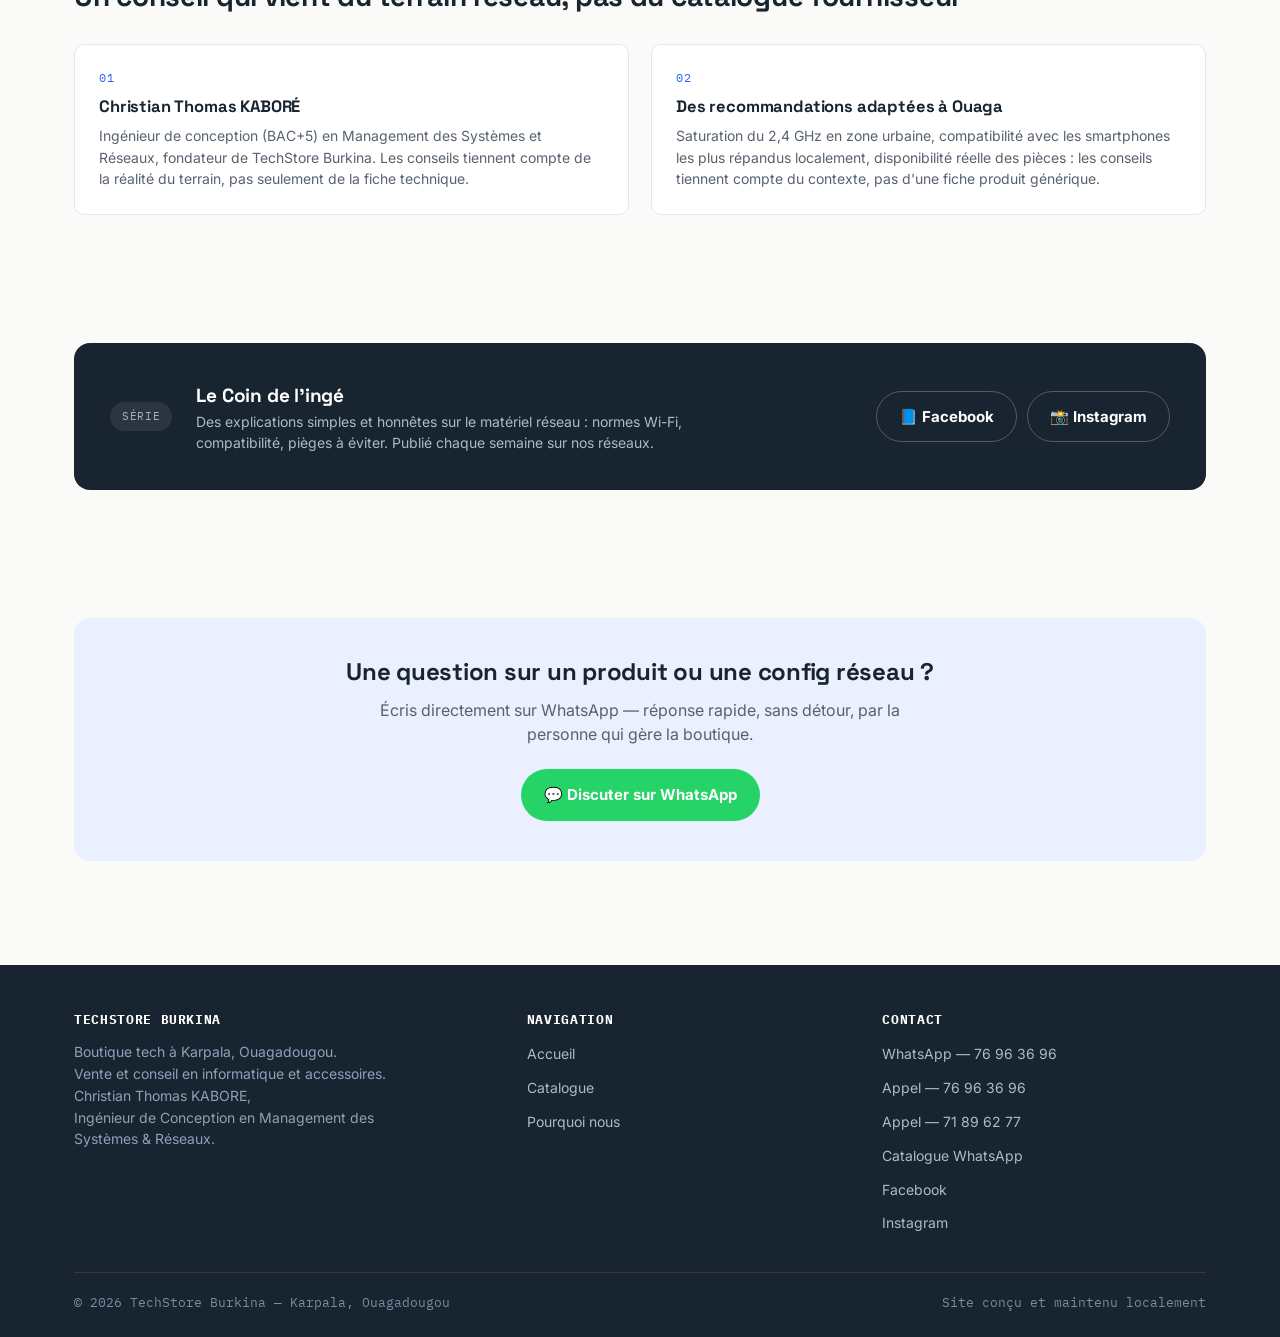
==== commit 840389fe: "Update brand text in header of index.html" ====
--- a/index.html
+++ b/index.html
@@ -22,7 +22,7 @@
   <div class="wrap">
     <a class="brand" href="index.html">
       <img class="mark-logo" src="https://drive.google.com/thumbnail?id=1hEJ1H8CitZmhwNdnBL6qHXafMuxLKHJH&sz=w100" alt="Logo TechStore Burkina">
-      <span class="brand-text">TechStore<br>Burkina</span>
+      <span class="brand-text">TechStore Burkina</span>
     </a>
     <button class="nav-toggle" id="nav-toggle" aria-label="Ouvrir le menu"><span></span></button>
     <nav class="main" id="main-nav">
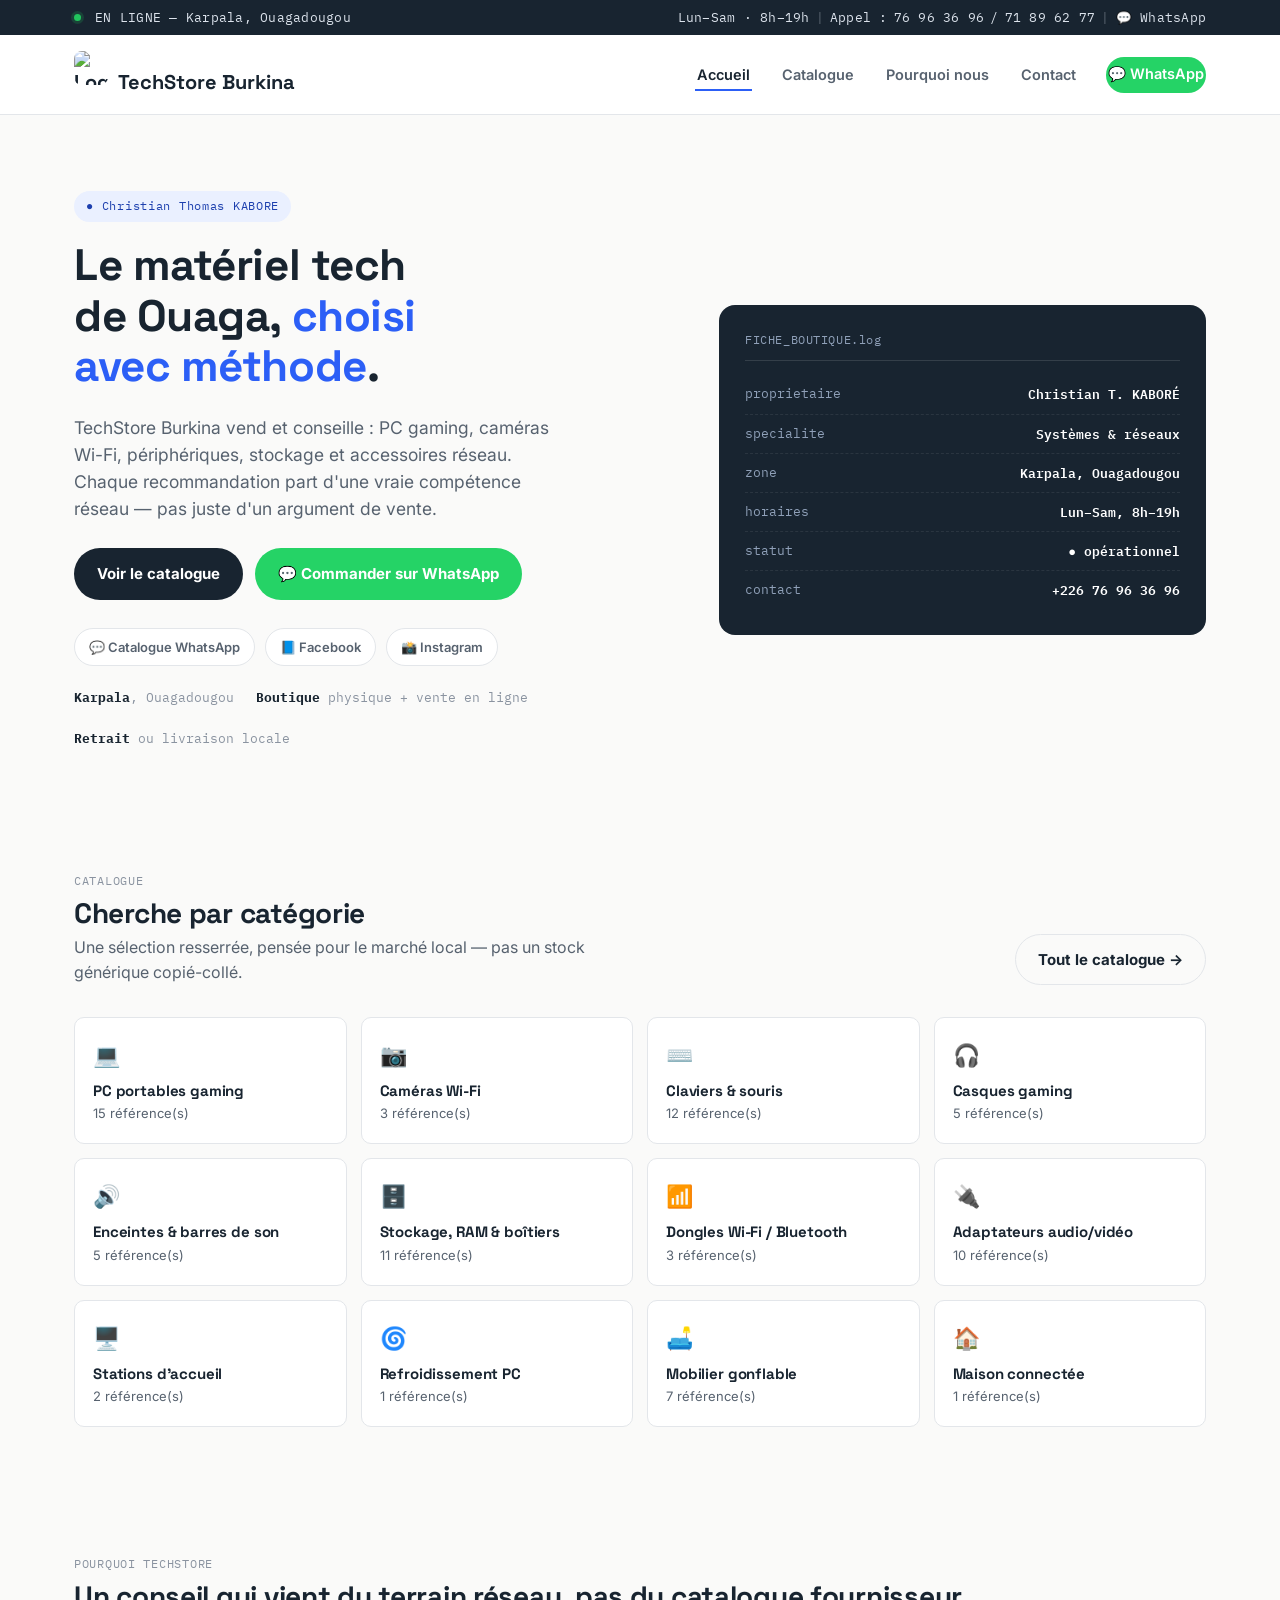
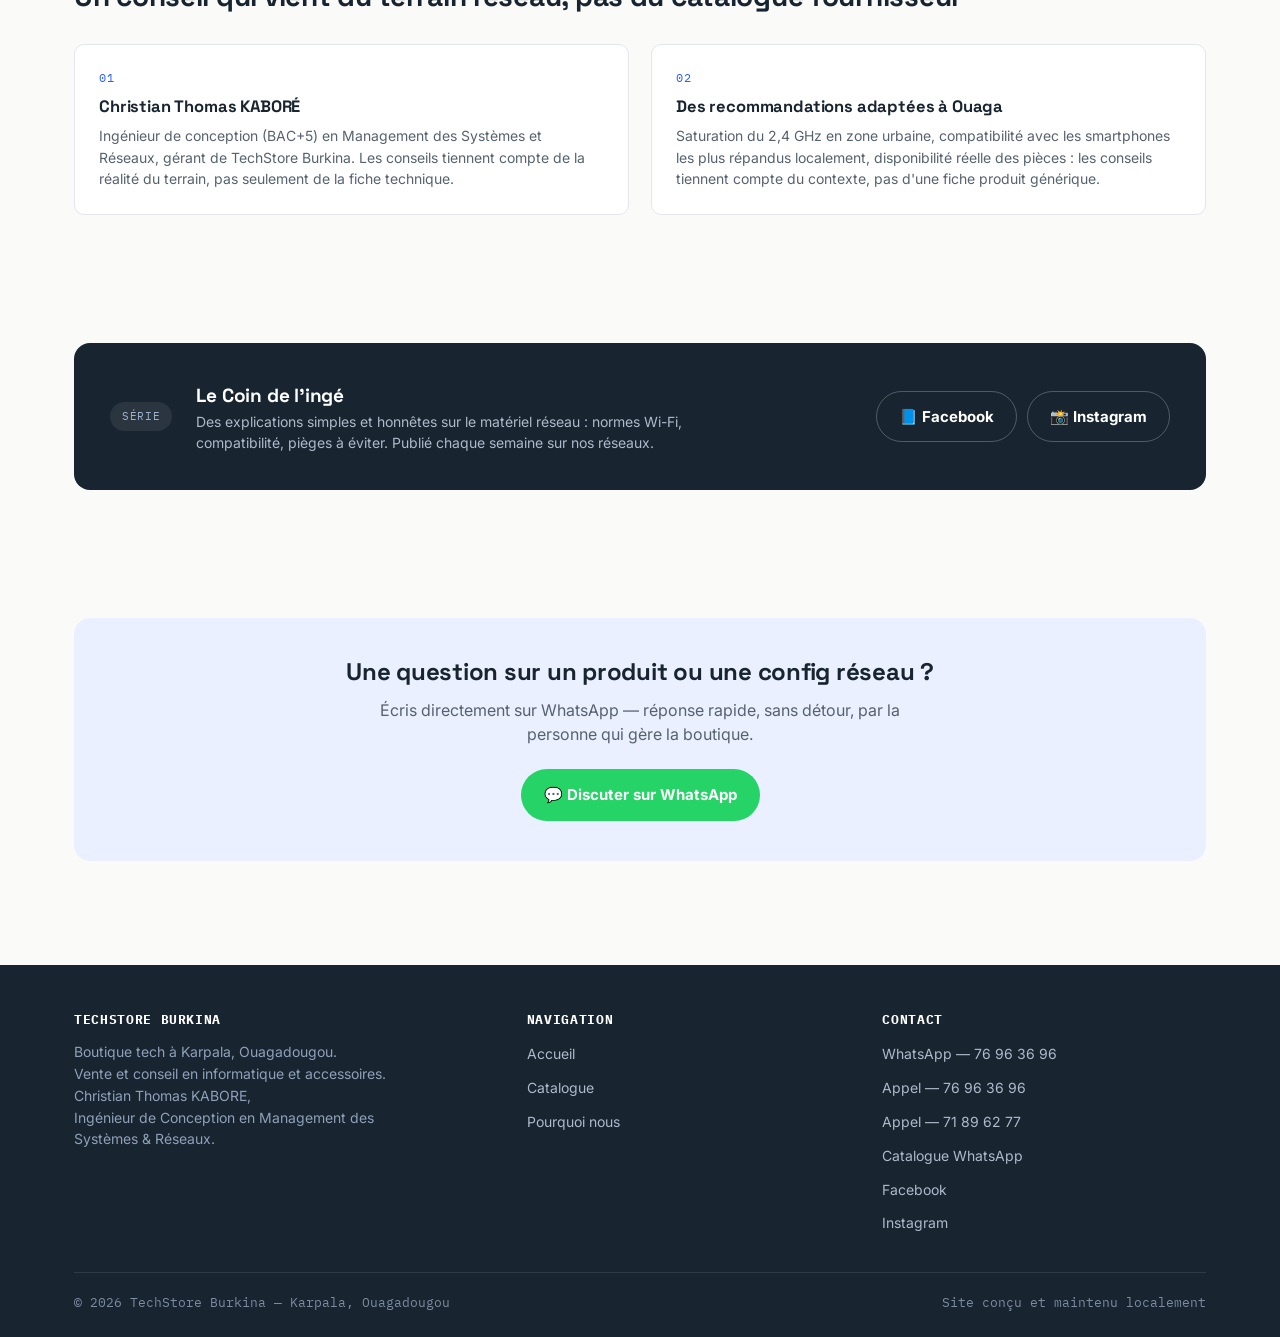
==== commit 208f3a93: "Update job title in index.html" ====
--- a/index.html
+++ b/index.html
@@ -99,7 +99,7 @@
         <div class="feat">
           <div class="num">01</div>
           <h3>Christian Thomas KABORÉ</h3>
-          <p>Ingénieur de conception (BAC+5) en Management des Systèmes et Réseaux, fondateur de TechStore Burkina. Les conseils tiennent compte de la réalité du terrain, pas seulement de la fiche technique.</p>
+          <p>Ingénieur de conception (BAC+5) en Management des Systèmes et Réseaux, gérant de TechStore Burkina. Les conseils tiennent compte de la réalité du terrain, pas seulement de la fiche technique.</p>
         </div>
         <div class="feat">
           <div class="num">02</div>
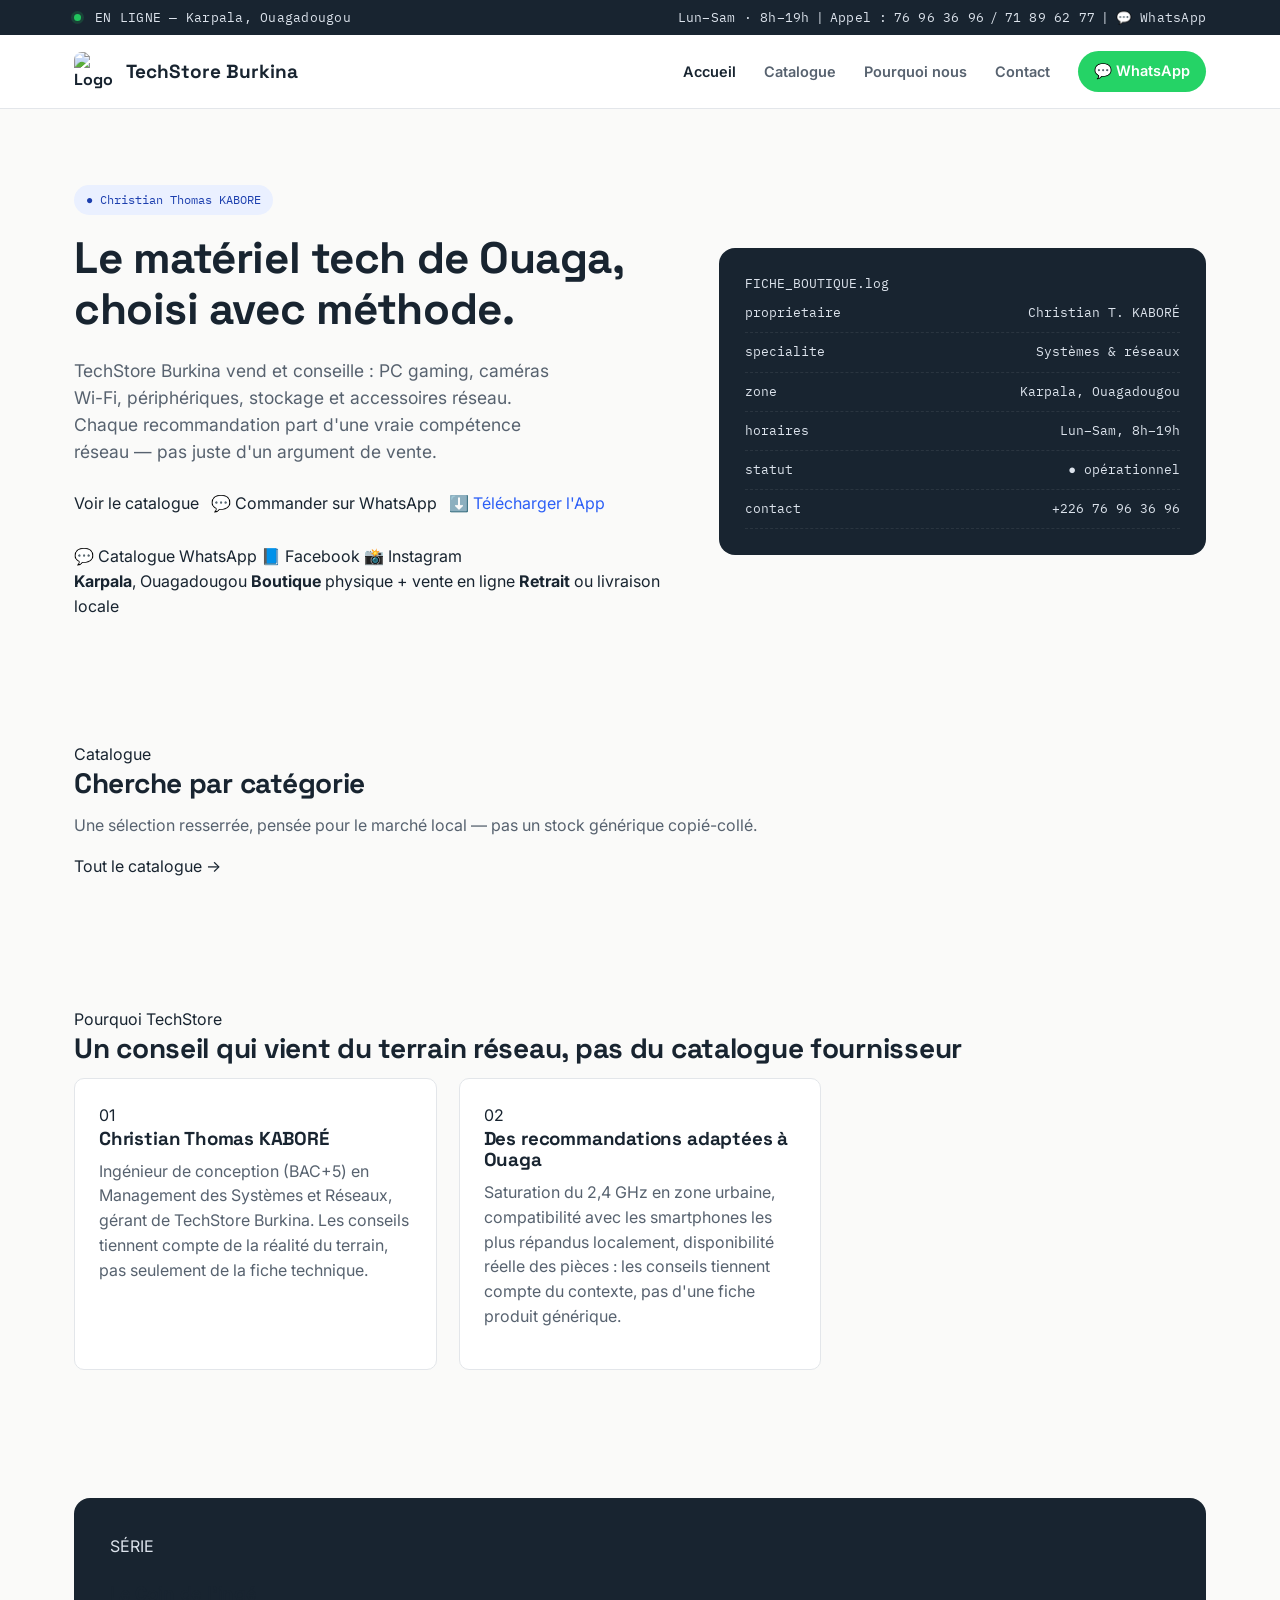
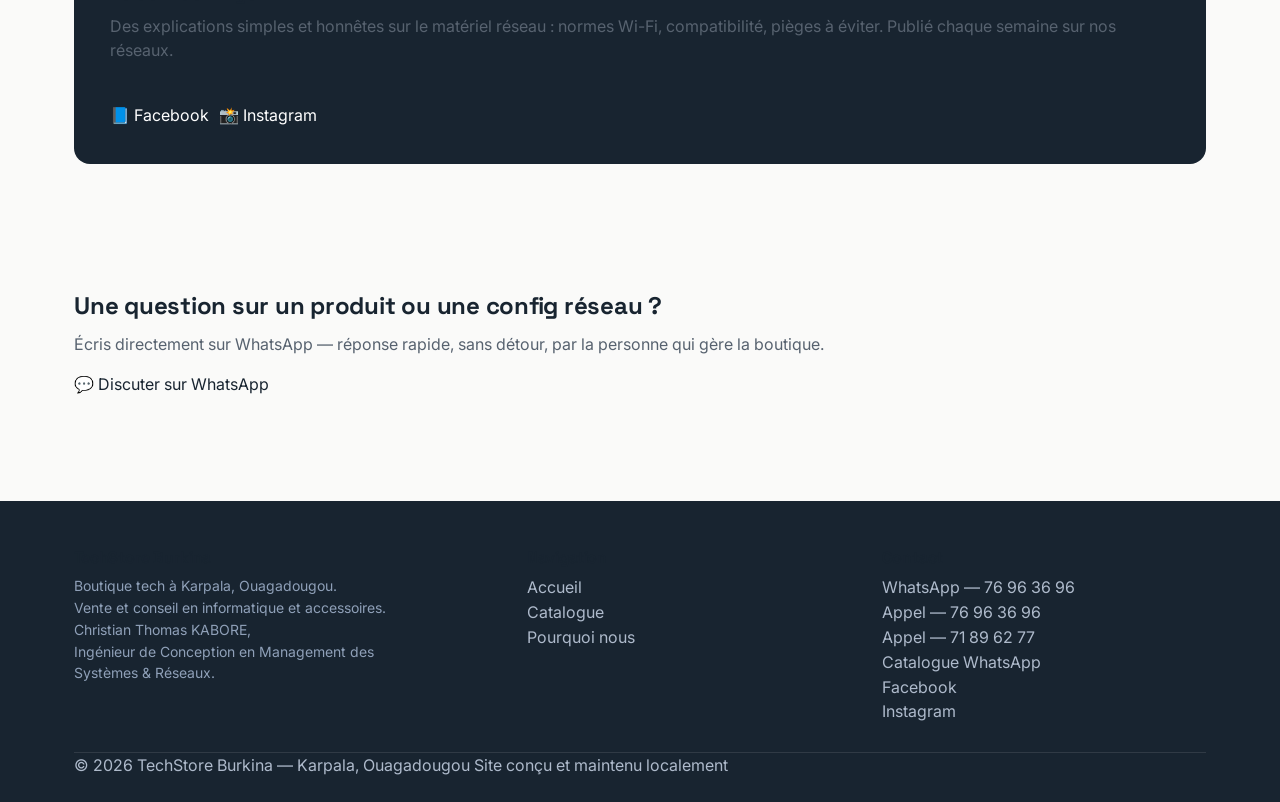
==== commit 9bc10a8f: "Add download button and Supabase SDK script Added a dynamic download button for the app and included" ====
--- a/index.html
+++ b/index.html
@@ -48,6 +48,8 @@
         <div class="hero-cta">
           <a class="btn btn-primary" href="catalogue.html">Voir le catalogue</a>
           <a class="btn btn-whatsapp" href="https://wa.me/22676963696" target="_blank" rel="noopener">💬 Commander sur WhatsApp</a>
+          <!-- BOUTON DE TÉLÉCHARGEMENT DYNAMIQUE -->
+          <a href="#" id="btn-download-apk" class="btn btn-outline" style="border-color: var(--accent); color: var(--accent);">⬇️ Télécharger l'App</a>
         </div>
         <div class="social-row">
           <a class="social-link" href="https://wa.me/c/22676963696" target="_blank" rel="noopener">💬 Catalogue WhatsApp</a>
@@ -173,6 +175,8 @@
 </footer>
 
 <script>document.getElementById('year').textContent = new Date().getFullYear();</script>
+<!-- SDK SUPABASE -->
+<script src="https://cdn.jsdelivr.net/npm/@supabase/supabase-js@2"></script>
 <script src="assets/script.js"></script>
 </body>
 </html>
--- a/assets/style.css
+++ b/assets/style.css
@@ -1,518 +1,102 @@
 /* ==========================================================================
-   TechStore Burkina — Design system
-   Palette : blanc papier + encre ardoise + bleu "réseau" + accents statut
-   Typo    : Space Grotesk (titres) / Inter (texte) / IBM Plex Mono (specs, prix, statut)
-   Signature : bandeau "statut réseau" (clin d'œil au métier d'ingé réseau)
+   TechStore Burkina — DESIGN SYSTEM COMPLET (v5)
+   Réparation de l'accueil + Nouveau Catalogue Carré & Modal
    ========================================================================== */
 
 :root{
-  --bg:            #FAFAF9;
-  --surface:       #FFFFFF;
-  --surface-2:     #F2F4F7;
-  --ink:           #182430;
-  --ink-soft:      #57626F;
-  --ink-faint:     #8A93A0;
-  --line:          #E3E6EA;
-  --accent:        #2C5FF6;
-  --accent-ink:    #1C3FAE;
-  --accent-soft:   #EAF0FF;
-  --status:        #21C55D;
-  --whatsapp:      #25D366;
-  --whatsapp-dark: #128C4A;
-  --amber:         #F2A93B;
-
+  --bg: #FAFAF9; --surface: #FFFFFF; --surface-2: #F2F4F7;
+  --ink: #182430; --ink-soft: #57626F; --ink-faint: #8A93A0;
+  --line: #E3E6EA; --accent: #2C5FF6; --accent-ink: #1C3FAE;
+  --accent-soft: #EAF0FF; --status: #21C55D; --whatsapp: #25D366;
+  --whatsapp-dark: #128C4A; --amber: #F2A93B;
   --font-display: 'Space Grotesk', 'Segoe UI', sans-serif;
-  --font-body:    'Inter', 'Segoe UI', sans-serif;
-  --font-mono:    'IBM Plex Mono', 'Courier New', monospace;
-
-  --radius: 10px;
-  --radius-sm: 6px;
-  --container: 1180px;
+  --font-body: 'Inter', 'Segoe UI', sans-serif;
+  --font-mono: 'IBM Plex Mono', 'Courier New', monospace;
+  --radius: 10px; --radius-sm: 6px; --container: 1180px;
 }
 
 *{ box-sizing:border-box; }
 html{ scroll-behavior:smooth; }
-body{
-  margin:0;
-  background:var(--bg);
-  color:var(--ink);
-  font-family:var(--font-body);
-  font-size:16px;
-  line-height:1.55;
-  -webkit-font-smoothing:antialiased;
-}
-h1,h2,h3,h4{
-  font-family:var(--font-display);
-  color:var(--ink);
-  margin:0 0 .5em;
-  line-height:1.15;
-  letter-spacing:-0.01em;
-}
+body{ margin:0; background:var(--bg); color:var(--ink); font-family:var(--font-body); font-size:16px; line-height:1.55; -webkit-font-smoothing:antialiased; }
+h1,h2,h3,h4{ font-family:var(--font-display); color:var(--ink); margin:0 0 .5em; line-height:1.15; letter-spacing:-0.01em; }
 p{ margin:0 0 1em; color:var(--ink-soft); }
 a{ color:inherit; text-decoration:none; }
 img{ max-width:100%; display:block; }
 ul{ margin:0; padding:0; list-style:none; }
-button{ font-family:inherit; cursor:pointer; }
+button{ font-family:inherit; cursor:pointer; border:none; }
+.wrap{ max-width:var(--container); margin:0 auto; padding:0 24px; }
 
-.wrap{
-  max-width:var(--container);
-  margin:0 auto;
-  padding:0 24px;
-}
+/* ---------- Barre de statut ---------- */
+.statusbar{ background:var(--ink); color:#DCE3EC; font-family:var(--font-mono); font-size:12.5px; letter-spacing:.02em; }
+.statusbar .wrap{ display:flex; align-items:center; justify-content:space-between; gap:16px; padding:8px 24px; flex-wrap:wrap; }
+.statusbar .dot{ display:inline-block; width:7px; height:7px; border-radius:50%; background:var(--status); margin-right:8px; box-shadow:0 0 0 3px rgba(33,197,93,.18); }
+.statusbar .seg{ display:flex; align-items:center; gap:6px; }
 
-/* Focus visibility */
-a:focus-visible, button:focus-visible, input:focus-visible{
-  outline:2px solid var(--accent);
-  outline-offset:2px;
-}
+/* ---------- Header / Nav ---------- */
+header.site{ background:var(--surface); border-bottom:1px solid var(--line); position:sticky; top:0; z-index:40; }
+header.site .wrap{ display:flex; align-items:center; justify-content:space-between; padding:16px 24px; }
+.brand{ display:flex; align-items:center; gap:12px; font-family:var(--font-display); font-weight:700; }
+.brand-text{ display:flex; flex-direction:column; line-height:1.05; font-size:19px; font-weight:700; }
+.brand .mark-logo{ width:40px; height:40px; border-radius:8px; object-fit:cover; }
+nav.main ul{ display:flex; gap:28px; align-items:center; }
+nav.main a{ font-size:14.5px; font-weight:600; color:var(--ink-soft); }
+nav.main a:hover, nav.main a.active{ color:var(--ink); }
+.btn-wa-nav{ display:inline-flex; align-items:center; gap:8px; background:var(--whatsapp); color:#fff !important; padding:9px 16px; border-radius:999px; font-weight:700; }
+.nav-toggle{ display:none; background:none; border:1px solid var(--line); border-radius:8px; width:38px; height:38px; align-items:center; justify-content:center; }
 
-@media (prefers-reduced-motion: reduce){
-  *{ animation-duration:0.01ms !important; transition-duration:0.01ms !important; }
-}
+/* ---------- STYLES DE LA PAGE D'ACCUEIL (RÉTABLIS) ---------- */
+.hero{ padding:76px 0 60px; position:relative; overflow:hidden; }
+.hero .wrap{ display:grid; grid-template-columns:1.1fr .9fr; gap:50px; align-items:center; }
+.eyebrow{ display:inline-flex; align-items:center; gap:8px; font-family:var(--font-mono); font-size:12px; color:var(--accent-ink); background:var(--accent-soft); padding:6px 12px; border-radius:999px; margin-bottom:18px; }
+.hero h1{ font-size:44px; }
+.hero .lead{ font-size:17.5px; max-width:46ch; margin-bottom:26px; }
+.hero-cta{ display:flex; gap:12px; flex-wrap:wrap; margin-bottom:28px; }
+.hero-panel{ background:var(--ink); border-radius:16px; padding:26px; color:#DCE3EC; font-family:var(--font-mono); font-size:13px; }
+.hero-panel .row{ display:flex; justify-content:space-between; padding:9px 0; border-bottom:1px dashed rgba(255,255,255,.08); }
 
-/* ---------- Status bar (signature element) ---------- */
-.statusbar{
-  background:var(--ink);
-  color:#DCE3EC;
-  font-family:var(--font-mono);
-  font-size:12.5px;
-  letter-spacing:.02em;
-}
-.statusbar .wrap{
-  display:flex;
-  align-items:center;
-  justify-content:space-between;
-  gap:16px;
-  padding:8px 24px;
-  flex-wrap:wrap;
-}
-.statusbar .dot{
-  display:inline-block;
-  width:7px; height:7px;
-  border-radius:50%;
-  background:var(--status);
-  margin-right:8px;
-  box-shadow:0 0 0 3px rgba(33,197,93,.18);
-}
-.statusbar .seg{ display:flex; align-items:center; gap:6px; }
-.statusbar .sep{ opacity:.35; }
-.statusbar a{ color:#DCE3EC; }
-.statusbar a:hover{ color:#fff; }
-
-/* ---------- Header / nav ---------- */
-header.site{
-  background:var(--surface);
-  border-bottom:1px solid var(--line);
-  position:sticky; top:0; z-index:40;
-}
-header.site .wrap{
-  display:flex;
-  align-items:center;
-  justify-content:space-between;
-  padding:16px 24px;
-}
-.brand{
-  display:flex;
-  align-items:baseline;
-  gap:10px;
-  font-family:var(--font-display);
-  font-weight:700;
-  font-size:20px;
-}
-.brand .mark{
-  display:inline-flex;
-  align-items:center;
-  justify-content:center;
-  width:34px; height:34px;
-  border-radius:8px;
-  background:var(--ink);
-  color:#fff;
-  font-family:var(--font-mono);
-  font-size:13px;
-  font-weight:600;
-}
-.brand .mark-logo{
-  width:34px; height:34px;
-  border-radius:8px;
-  object-fit:cover;
-}
-.brand small{
-  font-family:var(--font-mono);
-  font-weight:400;
-  font-size:11px;
-  color:var(--ink-faint);
-  letter-spacing:.04em;
-}
-nav.main ul{ display:flex; gap:28px; align-items:center; }
-nav.main a{
-  font-size:14.5px;
-  font-weight:600;
-  color:var(--ink-soft);
-  padding:6px 2px;
-  border-bottom:2px solid transparent;
-}
-nav.main a:hover, nav.main a.active{
-  color:var(--ink);
-  border-bottom-color:var(--accent);
-}
-.btn-wa-nav{
-  display:inline-flex;
-  align-items:center;
-  gap:8px;
-  background:var(--whatsapp);
-  color:#fff !important;
-  padding:9px 16px;
-  border-radius:999px;
-  font-weight:700;
-  font-size:14px;
-}
-.btn-wa-nav:hover{ background:var(--whatsapp-dark); }
-.nav-toggle{
-  display:none;
-  background:none; border:1px solid var(--line); border-radius:8px;
-  width:38px; height:38px;
-  align-items:center; justify-content:center;
-}
-.nav-toggle span, .nav-toggle span::before, .nav-toggle span::after{
-  content:""; display:block; width:18px; height:2px; background:var(--ink);
-  position:relative; transition:.2s;
-}
-.nav-toggle span::before{ position:absolute; top:-6px; }
-.nav-toggle span::after{ position:absolute; top:6px; }
-
-/* ---------- Buttons ---------- */
-.btn{
-  display:inline-flex; align-items:center; gap:8px;
-  padding:13px 22px;
-  border-radius:999px;
-  font-weight:700;
-  font-size:15px;
-  border:1px solid transparent;
-}
-.btn-primary{ background:var(--ink); color:#fff; }
-.btn-primary:hover{ background:#0E1620; }
-.btn-outline{ background:transparent; color:var(--ink); border-color:var(--line); }
-.btn-outline:hover{ border-color:var(--ink); }
-.btn-whatsapp{ background:var(--whatsapp); color:#fff; }
-.btn-whatsapp:hover{ background:var(--whatsapp-dark); }
-.btn-sm{ padding:9px 16px; font-size:13.5px; border-radius:8px; }
-.btn-block{ width:100%; justify-content:center; }
-
-/* ---------- Hero ---------- */
-.hero{
-  padding:76px 0 60px;
-  position:relative;
-  overflow:hidden;
-}
-.hero .wrap{
-  display:grid;
-  grid-template-columns:1.1fr .9fr;
-  gap:50px;
-  align-items:center;
-}
-.eyebrow{
-  display:inline-flex; align-items:center; gap:8px;
-  font-family:var(--font-mono);
-  font-size:12px; letter-spacing:.06em;
-  color:var(--accent-ink);
-  background:var(--accent-soft);
-  padding:6px 12px;
-  border-radius:999px;
-  margin-bottom:18px;
-}
-.hero h1{
-  font-size:44px;
-  max-width:12ch;
-}
-.hero h1 .hl{ color:var(--accent); }
-.hero .lead{
-  font-size:17.5px;
-  max-width:46ch;
-  margin-bottom:26px;
-}
-.hero-cta{ display:flex; gap:12px; flex-wrap:wrap; margin-bottom:28px; }
-.hero-meta{
-  display:flex; gap:22px; flex-wrap:wrap;
-  font-family:var(--font-mono); font-size:12.5px; color:var(--ink-faint);
-}
-.hero-meta strong{ color:var(--ink); font-weight:700; }
-
-.social-row{
-  display:flex; gap:10px; flex-wrap:wrap;
-  margin-bottom:22px;
-}
-.social-link{
-  display:inline-flex; align-items:center; gap:6px;
-  font-size:13px; font-weight:600;
-  color:var(--ink-soft);
-  background:var(--surface);
-  border:1px solid var(--line);
-  padding:8px 14px;
-  border-radius:999px;
-}
-.social-link:hover{ border-color:var(--accent); color:var(--ink); }
-
-.hero-panel{
-  background:var(--ink);
-  border-radius:16px;
-  padding:26px;
-  color:#DCE3EC;
-  font-family:var(--font-mono);
-  font-size:13px;
-}
-.hero-panel .title{
-  display:flex; justify-content:space-between; align-items:center;
-  border-bottom:1px solid rgba(255,255,255,.12);
-  padding-bottom:12px; margin-bottom:14px;
-  color:#8FA0B8; font-size:11.5px; letter-spacing:.05em;
-}
-.hero-panel .row{
-  display:flex; justify-content:space-between;
-  padding:9px 0;
-  border-bottom:1px dashed rgba(255,255,255,.08);
-}
-.hero-panel .row:last-child{ border-bottom:none; }
-.hero-panel .row span:first-child{ color:#8FA0B8; }
-.hero-panel .row span:last-child{ color:#fff; font-weight:600; }
-.hero-panel .ok{ color:var(--status); }
-
-/* ---------- Section shell ---------- */
 section{ padding:64px 0; }
-.section-head{
-  display:flex; justify-content:space-between; align-items:flex-end;
-  gap:20px; margin-bottom:32px; flex-wrap:wrap;
-}
-.section-head h2{ font-size:28px; margin:0; }
-.section-head .kicker{
-  font-family:var(--font-mono); font-size:12px; letter-spacing:.06em;
-  color:var(--ink-faint); text-transform:uppercase; margin-bottom:6px; display:block;
-}
-.section-head p{ margin:6px 0 0; max-width:52ch; }
-
-/* ---------- Category strip ---------- */
-.cat-strip{
-  display:grid;
-  grid-template-columns:repeat(4,1fr);
-  gap:14px;
-}
-.cat-card{
-  background:var(--surface);
-  border:1px solid var(--line);
-  border-radius:var(--radius);
-  padding:20px 18px;
-  transition:.15s border-color, .15s transform;
-}
+.section-head h2{ font-size:28px; }
+.cat-strip{ display:grid; grid-template-columns:repeat(auto-fill, minmax(220px, 1fr)); gap:14px; }
+.cat-card{ background:var(--surface); border:1px solid var(--line); border-radius:var(--radius); padding:20px 18px; transition:.15s; display:block; }
 .cat-card:hover{ border-color:var(--accent); transform:translateY(-2px); }
 .cat-card .ic{ font-size:22px; margin-bottom:10px; }
-.cat-card h3{ font-size:15px; margin-bottom:4px; }
-.cat-card p{ font-size:13px; margin:0; }
+.feat-grid{ display:grid; grid-template-columns:repeat(auto-fill, minmax(300px, 1fr)); gap:22px; }
+.feat{ background:var(--surface); border:1px solid var(--line); border-radius:var(--radius); padding:24px; }
+.ingé{ background:var(--ink); color:#DCE3EC; border-radius:16px; padding:36px; display:grid; gap:24px; }
 
-/* ---------- Why / features ---------- */
-.feat-grid{
-  display:grid;
-  grid-template-columns:repeat(3,1fr);
-  gap:22px;
-}
-.feat-grid-2{
-  grid-template-columns:repeat(2,1fr);
-}
-.feat{
-  background:var(--surface);
-  border:1px solid var(--line);
-  border-radius:var(--radius);
-  padding:24px;
-}
-.feat .num{
-  font-family:var(--font-mono);
-  color:var(--accent);
-  font-size:12px;
-  margin-bottom:10px;
-  letter-spacing:.05em;
-}
-.feat h3{ font-size:16.5px; }
-.feat p{ font-size:14px; margin:0; }
+/* ---------- CATALOGUE ET GRILLE (NOUVEAU DESIGN) ---------- */
+.product-grid { display: grid; grid-template-columns: repeat(auto-fill, minmax(280px, 1fr)); gap: 30px; padding: 20px 0; }
+.p-card { background: var(--surface); border: 1px solid var(--line); border-radius: var(--radius); padding: 18px; display: flex; flex-direction: column; cursor: pointer; transition: all 0.3s cubic-bezier(0.16, 1, 0.3, 1); height: 100%; }
+.p-card:hover { transform: translateY(-8px); box-shadow: 0 15px 35px rgba(24, 36, 48, 0.12); border-color: var(--accent); }
+.p-thumb { width: 100% !important; aspect-ratio: 1 / 1 !important; background: #fff; border-radius: 10px; margin-bottom: 16px; overflow: hidden; display: flex; align-items: center; justify-content: center; border: 1px solid var(--surface-2); }
+.p-thumb img { width: 100%; height: 100%; object-fit: cover; }
+.p-card h3 { font-size: 17px; margin: 0 0 8px; display: -webkit-box; -webkit-line-clamp: 1; -webkit-box-orient: vertical; overflow: hidden; }
+.p-spec { font-size: 12.5px; color: var(--ink-faint); margin-bottom: 20px; display: -webkit-box; -webkit-line-clamp: 2 !important; -webkit-box-orient: vertical; overflow: hidden; line-height: 1.5; flex-grow: 1; }
+.p-foot{ margin-top:auto; display:flex; align-items:center; justify-content:space-between; padding-top:12px; border-top:1px solid var(--line); }
+.p-price{ font-family:var(--font-mono); font-weight:700; font-size:15px; }
+.p-stock{ font-size:11px; font-family:var(--font-mono); }
+.p-stock.in{ color:var(--status); } .p-stock.low{ color:var(--amber); }
 
-/* ---------- Coin de l'ingé teaser ---------- */
-.ingé{
-  background:var(--ink);
-  color:#DCE3EC;
-  border-radius:16px;
-  padding:36px;
-  display:grid;
-  grid-template-columns:auto 1fr auto;
-  gap:24px;
-  align-items:center;
-}
-.ingé .tag{
-  font-family:var(--font-mono);
-  font-size:11px; letter-spacing:.06em;
-  background:rgba(255,255,255,.08);
-  padding:6px 12px; border-radius:999px;
-  color:#9DB1CC;
-  white-space:nowrap;
-}
-.ingé h3{ color:#fff; font-size:19px; margin:6px 0 4px; }
-.ingé p{ color:#AEBACB; margin:0; font-size:14px; max-width:56ch; }
+/* ---------- Modal ---------- */
+.modal-overlay { position: fixed; top: 0; left: 0; right: 0; bottom: 0; background: rgba(14, 22, 32, 0.95); backdrop-filter: blur(10px); z-index: 9999; display: none; align-items: center; justify-content: center; padding: 20px; }
+.modal-overlay.active { display: flex; }
+.modal-content { background: var(--surface); width: 100%; max-width: 950px; max-height: 90vh; border-radius: 24px; overflow: hidden; position: relative; display: flex; box-shadow: 0 40px 100px rgba(0,0,0,0.5); animation: modalScaleIn 0.4s cubic-bezier(0.16, 1, 0.3, 1); }
+.modal-close { position: absolute; top: 24px; right: 24px; width: 40px; height: 40px; border-radius: 50%; background: var(--surface); border: 1px solid var(--line); display: flex; align-items: center; justify-content: center; cursor: pointer; z-index: 100; font-size: 20px; }
+.modal-left { flex: 1.1; background: #fff; display: flex; align-items: center; justify-content: center; padding: 40px; }
+.modal-left img { max-width: 100%; max-height: 550px; object-fit: contain; }
+.modal-right { flex: 1; padding: 50px; overflow-y: auto; display: flex; flex-direction: column; border-left: 1px solid var(--line); }
+.modal-right h2 { font-size: 34px; margin-bottom: 24px; line-height: 1.1; font-weight: 700; }
+.full-specs { font-size: 15.5px; line-height: 1.8; color: var(--ink-soft); margin-bottom: 40px; white-space: pre-line; }
+.modal-price-row { margin-top: auto; display: flex; align-items: center; justify-content: space-between; padding-top: 30px; border-top: 1px solid var(--line); }
 
 /* ---------- Footer ---------- */
-footer.site{
-  background:var(--ink);
-  color:#AEBACB;
-  padding:48px 0 24px;
-  margin-top:40px;
+footer.site{ background:var(--ink); color:#AEBACB; padding:48px 0 24px; margin-top:40px; }
+.f-grid{ display:grid; grid-template-columns:1.3fr 1fr 1fr; gap:32px; padding-bottom:28px; border-bottom:1px solid rgba(255,255,255,.1); }
+
+@media (max-width: 900px) {
+    .modal-content { flex-direction: column; max-height: 95vh; overflow-y: auto; }
+    .modal-left { height: 320px; flex: none; padding: 20px; }
+    .modal-right { border-left: none; padding: 30px; }
+    .product-grid { grid-template-columns: 1fr 1fr; }
+    .hero .wrap { grid-template-columns: 1fr; }
 }
-footer.site .f-grid{
-  display:grid;
-  grid-template-columns:1.3fr 1fr 1fr;
-  gap:32px;
-  padding-bottom:28px;
-  border-bottom:1px solid rgba(255,255,255,.1);
-}
-footer.site h4{
-  color:#fff; font-size:13px; letter-spacing:.05em;
-  font-family:var(--font-mono); text-transform:uppercase;
-  margin-bottom:14px;
-}
-footer.site a{ color:#AEBACB; font-size:14px; }
-footer.site a:hover{ color:#fff; }
-footer.site li{ margin-bottom:9px; }
-footer.site .bottom{
-  display:flex; justify-content:space-between; flex-wrap:wrap; gap:10px;
-  padding-top:20px; font-size:12.5px; font-family:var(--font-mono); color:#7C8BA1;
-}
-
-/* ---------- Catalogue page ---------- */
-.cat-hero{
-  padding:44px 0 28px;
-  border-bottom:1px solid var(--line);
-}
-.cat-hero h1{ font-size:32px; margin-bottom:8px; }
-
-.filters{
-  display:flex; gap:10px; flex-wrap:wrap;
-  padding:20px 0 8px;
-  position:sticky; top:65px; background:var(--bg); z-index:20;
-}
-.filter-btn{
-  background:var(--surface);
-  border:1px solid var(--line);
-  border-radius:999px;
-  padding:9px 16px;
-  font-size:13.5px;
-  font-weight:600;
-  color:var(--ink-soft);
-}
-.filter-btn:hover{ border-color:var(--accent); color:var(--ink); }
-.filter-btn.active{ background:var(--ink); border-color:var(--ink); color:#fff; }
-
-.search-row{
-  display:flex; gap:12px; padding:6px 0 26px; flex-wrap:wrap;
-}
-.search-row input{
-  flex:1; min-width:220px;
-  padding:12px 16px;
-  border:1px solid var(--line);
-  border-radius:var(--radius-sm);
-  font-family:var(--font-body);
-  font-size:14.5px;
-  background:var(--surface);
-}
-.search-row input:focus{ border-color:var(--accent); outline:none; }
-.result-count{
-  font-family:var(--font-mono); font-size:12.5px; color:var(--ink-faint);
-  align-self:center; white-space:nowrap;
-}
-
-.product-grid{
-  display:grid;
-  grid-template-columns:repeat(3,1fr);
-  gap:20px;
-  padding-bottom:20px;
-}
-.p-card{
-  background:var(--surface);
-  border:1px solid var(--line);
-  border-radius:var(--radius);
-  padding:18px;
-  display:flex; flex-direction:column;
-  transition:.15s box-shadow,.15s transform;
-}
-.p-card:hover{ box-shadow:0 8px 24px rgba(24,36,48,.08); transform:translateY(-2px); }
-.p-thumb{
-  height:130px;
-  border-radius:8px;
-  background:var(--surface-2);
-  display:flex; align-items:center; justify-content:center;
-  font-size:34px;
-  margin-bottom:14px;
-  color:var(--ink-faint);
-  overflow:hidden;
-}
-.p-thumb img{
-  width:100%; height:100%;
-  object-fit:contain;
-  background:#fff;
-}
-.p-port{
-  font-family:var(--font-mono); font-size:10.5px; letter-spacing:.04em;
-  color:var(--accent-ink); background:var(--accent-soft);
-  display:inline-block; padding:3px 8px; border-radius:5px;
-  margin-bottom:10px; align-self:flex-start; text-transform:uppercase;
-}
-.p-card h3{ font-size:15.5px; margin-bottom:4px; }
-.p-spec{
-  font-family:var(--font-mono); font-size:12px; color:var(--ink-faint);
-  margin:0 0 12px;
-}
-.p-foot{
-  margin-top:auto;
-  display:flex; align-items:center; justify-content:space-between;
-  gap:10px; padding-top:12px; border-top:1px solid var(--line);
-}
-.p-price{ font-family:var(--font-mono); font-weight:700; font-size:15px; }
-.p-stock{ font-size:11px; font-family:var(--font-mono); }
-.p-stock.in{ color:var(--status); }
-.p-stock.low{ color:var(--amber); }
-.no-results{
-  grid-column:1/-1;
-  text-align:center;
-  padding:60px 20px;
-  color:var(--ink-faint);
-  font-family:var(--font-mono); font-size:13.5px;
-}
-
-/* ---------- CTA band ---------- */
-.cta-band{
-  background:var(--accent-soft);
-  border-radius:16px;
-  padding:40px;
-  text-align:center;
-}
-.cta-band h2{ font-size:24px; }
-.cta-band p{ max-width:52ch; margin:0 auto 22px; }
-
-/* ---------- Responsive ---------- */
-@media (max-width:960px){
-  .hero .wrap{ grid-template-columns:1fr; }
-  .cat-strip{ grid-template-columns:repeat(2,1fr); }
-  .feat-grid{ grid-template-columns:1fr; }
-  .product-grid{ grid-template-columns:repeat(2,1fr); }
-  footer.site .f-grid{ grid-template-columns:1fr; }
-  .ingé{ grid-template-columns:1fr; text-align:left; }
-}
-@media (max-width:680px){
-  nav.main{
-    position:absolute; top:100%; left:0; right:0;
-    background:var(--surface); border-bottom:1px solid var(--line);
-    padding:16px 24px; display:none;
-  }
-  nav.main.open{ display:block; }
-  nav.main ul{ flex-direction:column; align-items:flex-start; gap:16px; }
-  .nav-toggle{ display:flex; }
-  .btn-wa-nav{ display:none; }
-  .hero h1{ font-size:32px; }
-  .cat-strip{ grid-template-columns:1fr 1fr; }
-  .product-grid{ grid-template-columns:1fr; }
-  .statusbar .wrap{ justify-content:flex-start; }
-  .filters{ top:60px; }
-}
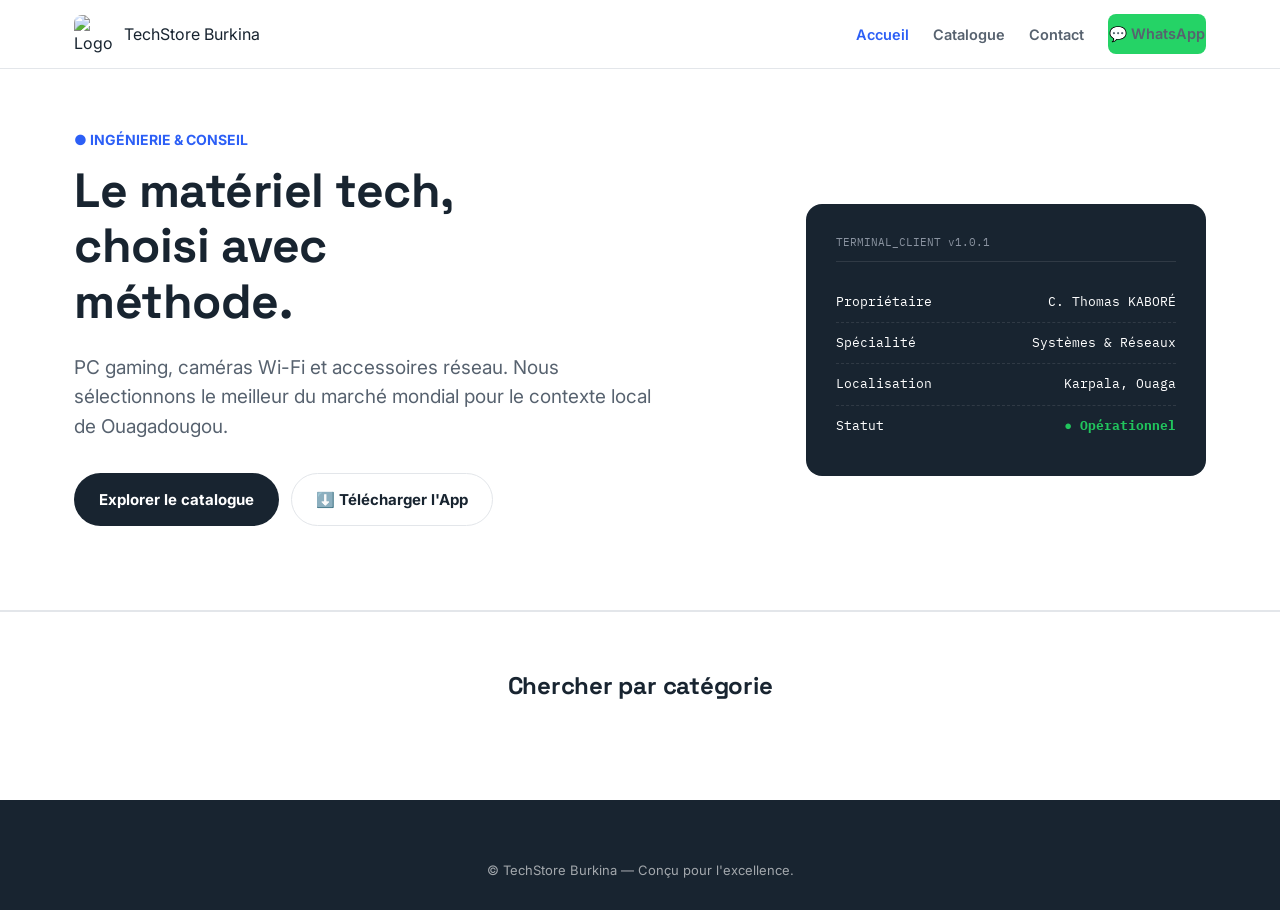
==== commit b08be1e1: "Update index.html" ====
--- a/index.html
+++ b/index.html
@@ -1,181 +1,74 @@
 <!DOCTYPE html>
 <html lang="fr">
 <head>
-<meta charset="UTF-8">
-<meta name="viewport" content="width=device-width, initial-scale=1.0">
-<title>TechStore Burkina — Vente et conseil informatique à Ouagadougou</title>
-<meta name="description" content="TechStore Burkina, boutique tech à Karpala (Ouagadougou) : PC portables gaming, caméras Wi-Fi, périphériques, stockage et accessoires réseau — conseillés par un ingénieur systèmes & réseaux.">
-<link rel="preconnect" href="https://fonts.googleapis.com">
-<link href="https://fonts.googleapis.com/css2?family=Space+Grotesk:wght@500;700&family=Inter:wght@400;500;600;700&family=IBM+Plex+Mono:wght@400;600&display=swap" rel="stylesheet">
-<link rel="stylesheet" href="assets/style.css">
+    <meta charset="UTF-8">
+    <meta name="viewport" content="width=device-width, initial-scale=1.0">
+    <title>TechStore Burkina — Premium Tech Shop</title>
+    <link href="https://fonts.googleapis.com/css2?family=Space+Grotesk:wght@700&family=Inter:wght@400;600;700&family=IBM+Plex+Mono&display=swap" rel="stylesheet">
+    <link rel="stylesheet" href="assets/style.css">
 </head>
 <body>
 
-<div class="statusbar">
-  <div class="wrap">
-    <div class="seg"><span class="dot"></span>EN LIGNE — Karpala, Ouagadougou</div>
-    <div class="seg">Lun–Sam · 8h–19h <span class="sep">|</span> Appel : <a href="tel:+22676963696">76 96 36 96</a> / <a href="tel:+22671896277">71 89 62 77</a> <span class="sep">|</span> <a href="https://wa.me/22676963696" target="_blank" rel="noopener">💬 WhatsApp</a></div>
-  </div>
-</div>
-
 <header class="site">
-  <div class="wrap">
-    <a class="brand" href="index.html">
-      <img class="mark-logo" src="https://drive.google.com/thumbnail?id=1hEJ1H8CitZmhwNdnBL6qHXafMuxLKHJH&sz=w100" alt="Logo TechStore Burkina">
-      <span class="brand-text">TechStore Burkina</span>
-    </a>
-    <button class="nav-toggle" id="nav-toggle" aria-label="Ouvrir le menu"><span></span></button>
-    <nav class="main" id="main-nav">
-      <ul>
-        <li><a href="index.html" class="active">Accueil</a></li>
-        <li><a href="catalogue.html">Catalogue</a></li>
-        <li><a href="index.html#pourquoi">Pourquoi nous</a></li>
-        <li><a href="index.html#contact">Contact</a></li>
-        <li><a class="btn-wa-nav" href="https://wa.me/22676963696" target="_blank" rel="noopener">💬 WhatsApp</a></li>
-      </ul>
-    </nav>
-  </div>
+    <div class="wrap">
+        <a class="brand" href="index.html">
+            <img class="mark-logo" src="https://drive.google.com/thumbnail?id=1hEJ1H8CitZmhwNdnBL6qHXafMuxLKHJH&sz=w100" alt="Logo">
+            <span>TechStore Burkina</span>
+        </a>
+        <button class="nav-toggle" id="nav-toggle"><span></span><span></span><span></span></button>
+        <nav class="main" id="main-nav">
+            <ul>
+                <li><a href="index.html" class="active">Accueil</a></li>
+                <li><a href="catalogue.html">Catalogue</a></li>
+                <li><a href="index.html#contact">Contact</a></li>
+                <li><a class="btn btn-whatsapp btn-sm" href="https://wa.me/22676963696">💬 WhatsApp</a></li>
+            </ul>
+        </nav>
+    </div>
 </header>
 
 <main>
+    <section class="hero">
+        <div class="wrap">
+            <div class="hero-content">
+                <span class="eyebrow" style="color: var(--accent); font-weight: 700; font-size: 14px; margin-bottom: 12px; display: block;">● INGÉNIERIE & CONSEIL</span>
+                <h1>Le matériel tech, <span class="hl">choisi avec méthode</span>.</h1>
+                <p class="lead">PC gaming, caméras Wi-Fi et accessoires réseau. Nous sélectionnons le meilleur du marché mondial pour le contexte local de Ouagadougou.</p>
+                <div class="hero-cta">
+                    <a class="btn btn-primary" href="catalogue.html">Explorer le catalogue</a>
+                    <a href="#" id="btn-download-apk" class="btn btn-outline">⬇️ Télécharger l'App</a>
+                </div>
+            </div>
+            <div class="hero-panel">
+                <div class="title">TERMINAL_CLIENT v1.0.1</div>
+                <div class="row"><span>Propriétaire</span><span>C. Thomas KABORÉ</span></div>
+                <div class="row"><span>Spécialité</span><span>Systèmes & Réseaux</span></div>
+                <div class="row"><span>Localisation</span><span>Karpala, Ouaga</span></div>
+                <div class="row"><span>Statut</span><span class="ok">● Opérationnel</span></div>
+            </div>
+        </div>
+    </section>
 
-  <section class="hero">
-    <div class="wrap">
-      <div>
-        <span class="eyebrow">● Christian Thomas KABORE</span>
-        <h1>Le matériel tech de Ouaga, <span class="hl">choisi avec méthode</span>.</h1>
-        <p class="lead">TechStore Burkina vend et conseille : PC gaming, caméras Wi-Fi, périphériques, stockage et accessoires réseau. Chaque recommandation part d'une vraie compétence réseau — pas juste d'un argument de vente.</p>
-        <div class="hero-cta">
-          <a class="btn btn-primary" href="catalogue.html">Voir le catalogue</a>
-          <a class="btn btn-whatsapp" href="https://wa.me/22676963696" target="_blank" rel="noopener">💬 Commander sur WhatsApp</a>
-          <!-- BOUTON DE TÉLÉCHARGEMENT DYNAMIQUE -->
-          <a href="#" id="btn-download-apk" class="btn btn-outline" style="border-color: var(--accent); color: var(--accent);">⬇️ Télécharger l'App</a>
+    <section style="background: #fff; border-top: 1px solid var(--line);">
+        <div class="wrap">
+            <div class="section-head" style="text-align: center;">
+                <h2>Chercher par catégorie</h2>
+            </div>
+            <div class="cat-strip" id="cat-strip" style="display: grid; grid-template-columns: repeat(auto-fill, minmax(180px, 1fr)); gap: 16px;">
+                <!-- Dynamique via JS -->
+            </div>
         </div>
-        <div class="social-row">
-          <a class="social-link" href="https://wa.me/c/22676963696" target="_blank" rel="noopener">💬 Catalogue WhatsApp</a>
-          <a class="social-link" href="https://facebook.com/techstoreburkina" target="_blank" rel="noopener">📘 Facebook</a>
-          <a class="social-link" href="https://instagram.com/techstore.burkina" target="_blank" rel="noopener">📸 Instagram</a>
-        </div>
-        <div class="hero-meta">
-          <span><strong>Karpala</strong>, Ouagadougou</span>
-          <span><strong>Boutique</strong> physique + vente en ligne</span>
-          <span><strong>Retrait</strong> ou livraison locale</span>
-        </div>
-      </div>
-
-      <div class="hero-panel">
-        <div class="title">FICHE_BOUTIQUE.log</div>
-        <div class="row"><span>proprietaire</span><span>Christian T. KABORÉ</span></div>
-        <div class="row"><span>specialite</span><span>Systèmes &amp; réseaux</span></div>
-        <div class="row"><span>zone</span><span>Karpala, Ouagadougou</span></div>
-        <div class="row"><span>horaires</span><span>Lun–Sam, 8h–19h</span></div>
-        <div class="row"><span>statut</span><span class="ok">● opérationnel</span></div>
-        <div class="row"><span>contact</span><span>+226 76 96 36 96</span></div>
-      </div>
-    </div>
-  </section>
-
-  <section id="categories">
-    <div class="wrap">
-      <div class="section-head">
-        <div>
-          <span class="kicker">Catalogue</span>
-          <h2>Cherche par catégorie</h2>
-          <p>Une sélection resserrée, pensée pour le marché local — pas un stock générique copié-collé.</p>
-        </div>
-        <a class="btn btn-outline" href="catalogue.html">Tout le catalogue →</a>
-      </div>
-      <div class="cat-strip" id="cat-strip"><!-- généré par script.js --></div>
-    </div>
-  </section>
-
-  <section id="pourquoi">
-    <div class="wrap">
-      <div class="section-head">
-        <div>
-          <span class="kicker">Pourquoi TechStore</span>
-          <h2>Un conseil qui vient du terrain réseau, pas du catalogue fournisseur</h2>
-        </div>
-      </div>
-      <div class="feat-grid feat-grid-2">
-        <div class="feat">
-          <div class="num">01</div>
-          <h3>Christian Thomas KABORÉ</h3>
-          <p>Ingénieur de conception (BAC+5) en Management des Systèmes et Réseaux, gérant de TechStore Burkina. Les conseils tiennent compte de la réalité du terrain, pas seulement de la fiche technique.</p>
-        </div>
-        <div class="feat">
-          <div class="num">02</div>
-          <h3>Des recommandations adaptées à Ouaga</h3>
-          <p>Saturation du 2,4 GHz en zone urbaine, compatibilité avec les smartphones les plus répandus localement, disponibilité réelle des pièces : les conseils tiennent compte du contexte, pas d'une fiche produit générique.</p>
-        </div>
-      </div>
-    </div>
-  </section>
-
-  <section id="coin-ingé">
-    <div class="wrap">
-      <div class="ingé">
-        <span class="tag">SÉRIE</span>
-        <div>
-          <h3>Le Coin de l'ingé</h3>
-          <p>Des explications simples et honnêtes sur le matériel réseau : normes Wi-Fi, compatibilité, pièges à éviter. Publié chaque semaine sur nos réseaux.</p>
-        </div>
-        <div style="display:flex;gap:10px;flex-wrap:wrap;">
-          <a class="btn btn-outline" style="background:transparent;border-color:rgba(255,255,255,.25);color:#fff" href="https://facebook.com/techstoreburkina" target="_blank" rel="noopener">📘 Facebook</a>
-          <a class="btn btn-outline" style="background:transparent;border-color:rgba(255,255,255,.25);color:#fff" href="https://instagram.com/techstore.burkina" target="_blank" rel="noopener">📸 Instagram</a>
-        </div>
-      </div>
-    </div>
-  </section>
-
-  <section id="contact">
-    <div class="wrap">
-      <div class="cta-band">
-        <h2>Une question sur un produit ou une config réseau ?</h2>
-        <p>Écris directement sur WhatsApp — réponse rapide, sans détour, par la personne qui gère la boutique.</p>
-        <a class="btn btn-whatsapp" href="https://wa.me/22676963696" target="_blank" rel="noopener">💬 Discuter sur WhatsApp</a>
-      </div>
-    </div>
-  </section>
-
+    </section>
 </main>
 
 <footer class="site">
-  <div class="wrap">
-    <div class="f-grid">
-      <div>
-        <h4>TechStore Burkina</h4>
-        <p style="color:#8FA0B8;font-size:14px;max-width:36ch;">Boutique tech à Karpala, Ouagadougou.<br>Vente et conseil en informatique et accessoires.<br>Christian Thomas KABORE,<br>Ingénieur de Conception en Management des Systèmes &amp; Réseaux.</p>
-      </div>
-      <div>
-        <h4>Navigation</h4>
-        <ul>
-          <li><a href="index.html">Accueil</a></li>
-          <li><a href="catalogue.html">Catalogue</a></li>
-          <li><a href="index.html#pourquoi">Pourquoi nous</a></li>
-        </ul>
-      </div>
-      <div>
-        <h4>Contact</h4>
-        <ul>
-          <li><a href="https://wa.me/22676963696" target="_blank" rel="noopener">WhatsApp — 76 96 36 96</a></li>
-          <li><a href="tel:+22676963696">Appel — 76 96 36 96</a></li>
-          <li><a href="tel:+22671896277">Appel — 71 89 62 77</a></li>
-          <li><a href="https://wa.me/c/22676963696" target="_blank" rel="noopener">Catalogue WhatsApp</a></li>
-          <li><a href="https://facebook.com/techstoreburkina" target="_blank" rel="noopener">Facebook</a></li>
-          <li><a href="https://instagram.com/techstore.burkina" target="_blank" rel="noopener">Instagram</a></li>
-        </ul>
-      </div>
+    <div class="wrap">
+        <div style="text-align: center; opacity: 0.6; font-size: 13px;">
+            © <span id="year"></span> TechStore Burkina — Conçu pour l'excellence.
+        </div>
     </div>
-    <div class="bottom">
-      <span>© <span id="year"></span> TechStore Burkina — Karpala, Ouagadougou</span>
-      <span>Site conçu et maintenu localement</span>
-    </div>
-  </div>
 </footer>
 
-<script>document.getElementById('year').textContent = new Date().getFullYear();</script>
-<!-- SDK SUPABASE -->
 <script src="https://cdn.jsdelivr.net/npm/@supabase/supabase-js@2"></script>
 <script src="assets/script.js"></script>
 </body>
--- a/assets/style.css
+++ b/assets/style.css
@@ -1,102 +1,256 @@
 /* ==========================================================================
-   TechStore Burkina — DESIGN SYSTEM COMPLET (v5)
-   Réparation de l'accueil + Nouveau Catalogue Carré & Modal
+   TechStore Burkina — DESIGN SYSTEM COMPLET (v6 - FIXED MOBILE)
+   Correction des superpositions, des boutons et de la grille
    ========================================================================== */
 
 :root{
-  --bg: #FAFAF9; --surface: #FFFFFF; --surface-2: #F2F4F7;
-  --ink: #182430; --ink-soft: #57626F; --ink-faint: #8A93A0;
-  --line: #E3E6EA; --accent: #2C5FF6; --accent-ink: #1C3FAE;
-  --accent-soft: #EAF0FF; --status: #21C55D; --whatsapp: #25D366;
-  --whatsapp-dark: #128C4A; --amber: #F2A93B;
+  --bg: #FAFAF9;
+  --surface: #FFFFFF;
+  --surface-2: #F2F4F7;
+  --ink: #182430;
+  --ink-soft: #57626F;
+  --ink-faint: #8A93A0;
+  --line: #E3E6EA;
+  --accent: #2C5FF6;
+  --accent-ink: #1C3FAE;
+  --accent-soft: #EAF0FF;
+  --status: #21C55D;
+  --whatsapp: #25D366;
+  --whatsapp-dark: #128C4A;
+  --amber: #F2A93B;
   --font-display: 'Space Grotesk', 'Segoe UI', sans-serif;
   --font-body: 'Inter', 'Segoe UI', sans-serif;
   --font-mono: 'IBM Plex Mono', 'Courier New', monospace;
-  --radius: 10px; --radius-sm: 6px; --container: 1180px;
+  --radius: 12px;
+  --radius-sm: 8px;
+  --container: 1180px;
 }
 
 *{ box-sizing:border-box; }
 html{ scroll-behavior:smooth; }
-body{ margin:0; background:var(--bg); color:var(--ink); font-family:var(--font-body); font-size:16px; line-height:1.55; -webkit-font-smoothing:antialiased; }
-h1,h2,h3,h4{ font-family:var(--font-display); color:var(--ink); margin:0 0 .5em; line-height:1.15; letter-spacing:-0.01em; }
+body{
+  margin:0;
+  background:var(--bg);
+  color:var(--ink);
+  font-family:var(--font-body);
+  font-size:16px;
+  line-height:1.55;
+  -webkit-font-smoothing:antialiased;
+}
+
+h1,h2,h3,h4{
+  font-family:var(--font-display);
+  color:var(--ink);
+  margin:0 0 .5em;
+  line-height:1.15;
+  letter-spacing:-0.01em;
+}
+
 p{ margin:0 0 1em; color:var(--ink-soft); }
-a{ color:inherit; text-decoration:none; }
-img{ max-width:100%; display:block; }
+a{ color:inherit; text-decoration:none; transition: 0.2s; }
+img{ max-width:100%; display:block; height: auto; }
 ul{ margin:0; padding:0; list-style:none; }
-button{ font-family:inherit; cursor:pointer; border:none; }
-.wrap{ max-width:var(--container); margin:0 auto; padding:0 24px; }
-
-/* ---------- Barre de statut ---------- */
-.statusbar{ background:var(--ink); color:#DCE3EC; font-family:var(--font-mono); font-size:12.5px; letter-spacing:.02em; }
-.statusbar .wrap{ display:flex; align-items:center; justify-content:space-between; gap:16px; padding:8px 24px; flex-wrap:wrap; }
-.statusbar .dot{ display:inline-block; width:7px; height:7px; border-radius:50%; background:var(--status); margin-right:8px; box-shadow:0 0 0 3px rgba(33,197,93,.18); }
-.statusbar .seg{ display:flex; align-items:center; gap:6px; }
-
-/* ---------- Header / Nav ---------- */
-header.site{ background:var(--surface); border-bottom:1px solid var(--line); position:sticky; top:0; z-index:40; }
-header.site .wrap{ display:flex; align-items:center; justify-content:space-between; padding:16px 24px; }
-.brand{ display:flex; align-items:center; gap:12px; font-family:var(--font-display); font-weight:700; }
-.brand-text{ display:flex; flex-direction:column; line-height:1.05; font-size:19px; font-weight:700; }
-.brand .mark-logo{ width:40px; height:40px; border-radius:8px; object-fit:cover; }
-nav.main ul{ display:flex; gap:28px; align-items:center; }
-nav.main a{ font-size:14.5px; font-weight:600; color:var(--ink-soft); }
-nav.main a:hover, nav.main a.active{ color:var(--ink); }
-.btn-wa-nav{ display:inline-flex; align-items:center; gap:8px; background:var(--whatsapp); color:#fff !important; padding:9px 16px; border-radius:999px; font-weight:700; }
-.nav-toggle{ display:none; background:none; border:1px solid var(--line); border-radius:8px; width:38px; height:38px; align-items:center; justify-content:center; }
-
-/* ---------- STYLES DE LA PAGE D'ACCUEIL (RÉTABLIS) ---------- */
-.hero{ padding:76px 0 60px; position:relative; overflow:hidden; }
-.hero .wrap{ display:grid; grid-template-columns:1.1fr .9fr; gap:50px; align-items:center; }
-.eyebrow{ display:inline-flex; align-items:center; gap:8px; font-family:var(--font-mono); font-size:12px; color:var(--accent-ink); background:var(--accent-soft); padding:6px 12px; border-radius:999px; margin-bottom:18px; }
-.hero h1{ font-size:44px; }
-.hero .lead{ font-size:17.5px; max-width:46ch; margin-bottom:26px; }
-.hero-cta{ display:flex; gap:12px; flex-wrap:wrap; margin-bottom:28px; }
-.hero-panel{ background:var(--ink); border-radius:16px; padding:26px; color:#DCE3EC; font-family:var(--font-mono); font-size:13px; }
-.hero-panel .row{ display:flex; justify-content:space-between; padding:9px 0; border-bottom:1px dashed rgba(255,255,255,.08); }
-
-section{ padding:64px 0; }
-.section-head h2{ font-size:28px; }
-.cat-strip{ display:grid; grid-template-columns:repeat(auto-fill, minmax(220px, 1fr)); gap:14px; }
-.cat-card{ background:var(--surface); border:1px solid var(--line); border-radius:var(--radius); padding:20px 18px; transition:.15s; display:block; }
-.cat-card:hover{ border-color:var(--accent); transform:translateY(-2px); }
-.cat-card .ic{ font-size:22px; margin-bottom:10px; }
-.feat-grid{ display:grid; grid-template-columns:repeat(auto-fill, minmax(300px, 1fr)); gap:22px; }
-.feat{ background:var(--surface); border:1px solid var(--line); border-radius:var(--radius); padding:24px; }
-.ingé{ background:var(--ink); color:#DCE3EC; border-radius:16px; padding:36px; display:grid; gap:24px; }
-
-/* ---------- CATALOGUE ET GRILLE (NOUVEAU DESIGN) ---------- */
-.product-grid { display: grid; grid-template-columns: repeat(auto-fill, minmax(280px, 1fr)); gap: 30px; padding: 20px 0; }
-.p-card { background: var(--surface); border: 1px solid var(--line); border-radius: var(--radius); padding: 18px; display: flex; flex-direction: column; cursor: pointer; transition: all 0.3s cubic-bezier(0.16, 1, 0.3, 1); height: 100%; }
-.p-card:hover { transform: translateY(-8px); box-shadow: 0 15px 35px rgba(24, 36, 48, 0.12); border-color: var(--accent); }
-.p-thumb { width: 100% !important; aspect-ratio: 1 / 1 !important; background: #fff; border-radius: 10px; margin-bottom: 16px; overflow: hidden; display: flex; align-items: center; justify-content: center; border: 1px solid var(--surface-2); }
+button{ font-family:inherit; cursor:pointer; border:none; background: none; padding: 0; }
+
+.wrap{
+  max-width:var(--container);
+  margin:0 auto;
+  padding:0 24px;
+}
+
+/* ---------- Buttons & Links ---------- */
+.btn {
+    display: inline-flex;
+    align-items: center;
+    justify-content: center;
+    gap: 10px;
+    padding: 14px 24px;
+    border-radius: 99px;
+    font-weight: 700;
+    font-size: 15px;
+    border: 1px solid transparent;
+    cursor: pointer;
+    white-space: nowrap;
+}
+
+.btn-primary { background: var(--ink); color: #fff; }
+.btn-primary:hover { background: #000; transform: translateY(-2px); }
+
+.btn-outline { background: transparent; color: var(--ink); border-color: var(--line); }
+.btn-outline:hover { border-color: var(--ink); background: var(--surface-2); }
+
+.btn-whatsapp { background: var(--whatsapp); color: #fff; }
+.btn-whatsapp:hover { background: var(--whatsapp-dark); transform: translateY(-2px); }
+
+.btn-sm { padding: 10px 18px; font-size: 13.5px; border-radius: var(--radius-sm); }
+
+.social-link {
+    display: inline-flex;
+    align-items: center;
+    gap: 8px;
+    font-size: 13px;
+    font-weight: 600;
+    color: var(--ink-soft);
+    background: var(--surface);
+    border: 1px solid var(--line);
+    padding: 10px 16px;
+    border-radius: 99px;
+}
+.social-link:hover { border-color: var(--accent); color: var(--ink); }
+
+/* ---------- Header & Statusbar ---------- */
+.statusbar {
+    background: var(--ink);
+    color: #DCE3EC;
+    font-family: var(--font-mono);
+    font-size: 12px;
+    line-height: 1.4;
+}
+
+.statusbar .wrap {
+    display: flex;
+    align-items: center;
+    justify-content: space-between;
+    padding: 10px 24px;
+    gap: 12px;
+}
+
+header.site {
+    background: var(--surface);
+    border-bottom: 1px solid var(--line);
+    position: sticky;
+    top: 0;
+    z-index: 100;
+}
+
+header.site .wrap {
+    display: flex;
+    align-items: center;
+    justify-content: space-between;
+    padding: 14px 24px;
+}
+
+.brand { display: flex; align-items: center; gap: 12px; }
+.brand-text { font-family: var(--font-display); font-weight: 700; font-size: 18px; line-height: 1.1; }
+.mark-logo { width: 38px; height: 38px; border-radius: 8px; }
+
+nav.main ul { display: flex; gap: 24px; align-items: center; }
+nav.main a { font-size: 14.5px; font-weight: 600; color: var(--ink-soft); padding: 8px 0; }
+nav.main a:hover, nav.main a.active { color: var(--accent); }
+
+.nav-toggle {
+    display: none;
+    width: 40px; height: 40px;
+    flex-direction: column; align-items: center; justify-content: center; gap: 4px;
+}
+.nav-toggle span { display: block; width: 22px; height: 2px; background: var(--ink); border-radius: 2px; }
+
+/* ---------- Sections ---------- */
+section { padding: 60px 0; }
+.section-head { margin-bottom: 40px; }
+.kicker { font-family: var(--font-mono); font-size: 11px; color: var(--accent); text-transform: uppercase; letter-spacing: 0.1em; display: block; margin-bottom: 10px; }
+
+/* Hero */
+.hero { background: var(--surface); border-bottom: 1px solid var(--line); }
+.hero .wrap { display: grid; grid-template-columns: 1fr 400px; gap: 60px; align-items: center; }
+.hero h1 { font-size: 48px; max-width: 15ch; margin-bottom: 24px; }
+.hero .lead { font-size: 19px; max-width: 50ch; margin-bottom: 32px; }
+.hero-cta { display: flex; gap: 12px; flex-wrap: wrap; margin-bottom: 24px; }
+.social-row { display: flex; gap: 10px; flex-wrap: wrap; }
+
+.hero-panel { background: var(--ink); border-radius: 16px; padding: 30px; color: #fff; font-family: var(--font-mono); font-size: 13px; }
+.hero-panel .title { color: var(--ink-faint); margin-bottom: 20px; font-size: 11px; border-bottom: 1px solid rgba(255,255,255,0.1); padding-bottom: 10px; }
+.hero-panel .row { display: flex; justify-content: space-between; padding: 10px 0; border-bottom: 1px dashed rgba(255,255,255,0.1); }
+.hero-panel .row:last-child { border: none; }
+.hero-panel .ok { color: var(--status); font-weight: 700; }
+
+/* Features */
+.feat-grid { display: grid; grid-template-columns: repeat(2, 1fr); gap: 30px; }
+.feat { background: #fff; padding: 30px; border-radius: var(--radius); border: 1px solid var(--line); }
+.feat h3 { font-size: 20px; }
+
+/* Catalogue & Cards */
+.cat-hero { padding: 40px 0; background: var(--surface-2); border-bottom: 1px solid var(--line); }
+.filters { display: flex; gap: 8px; overflow-x: auto; padding: 20px 0; position: sticky; top: 70px; background: var(--bg); z-index: 90; }
+.filter-btn { padding: 8px 16px; background: #fff; border: 1px solid var(--line); border-radius: 99px; font-size: 13.5px; white-space: nowrap; }
+.filter-btn.active { background: var(--ink); color: #fff; border-color: var(--ink); }
+
+.product-grid { display: grid; grid-template-columns: repeat(auto-fill, minmax(280px, 1fr)); gap: 30px; padding: 40px 0; }
+.p-card { background: #fff; border: 1px solid var(--line); border-radius: var(--radius); padding: 20px; cursor: pointer; transition: 0.3s; display: flex; flex-direction: column; }
+.p-card:hover { transform: translateY(-10px); box-shadow: 0 20px 40px rgba(0,0,0,0.08); border-color: var(--accent); }
+
+.p-thumb { width: 100%; aspect-ratio: 1/1; border-radius: var(--radius-sm); overflow: hidden; background: var(--surface-2); margin-bottom: 20px; }
 .p-thumb img { width: 100%; height: 100%; object-fit: cover; }
-.p-card h3 { font-size: 17px; margin: 0 0 8px; display: -webkit-box; -webkit-line-clamp: 1; -webkit-box-orient: vertical; overflow: hidden; }
-.p-spec { font-size: 12.5px; color: var(--ink-faint); margin-bottom: 20px; display: -webkit-box; -webkit-line-clamp: 2 !important; -webkit-box-orient: vertical; overflow: hidden; line-height: 1.5; flex-grow: 1; }
-.p-foot{ margin-top:auto; display:flex; align-items:center; justify-content:space-between; padding-top:12px; border-top:1px solid var(--line); }
-.p-price{ font-family:var(--font-mono); font-weight:700; font-size:15px; }
-.p-stock{ font-size:11px; font-family:var(--font-mono); }
-.p-stock.in{ color:var(--status); } .p-stock.low{ color:var(--amber); }
-
-/* ---------- Modal ---------- */
-.modal-overlay { position: fixed; top: 0; left: 0; right: 0; bottom: 0; background: rgba(14, 22, 32, 0.95); backdrop-filter: blur(10px); z-index: 9999; display: none; align-items: center; justify-content: center; padding: 20px; }
+
+.p-card h3 { font-size: 18px; margin-bottom: 10px; display: -webkit-box; -webkit-line-clamp: 1; -webkit-box-orient: vertical; overflow: hidden; }
+.p-spec { font-size: 13px; color: var(--ink-soft); line-height: 1.5; margin-bottom: 20px; display: -webkit-box; -webkit-line-clamp: 2; -webkit-box-orient: vertical; overflow: hidden; flex-grow: 1; }
+
+.p-foot { display: flex; align-items: center; justify-content: space-between; border-top: 1px solid var(--line); padding-top: 15px; }
+.p-price { font-weight: 800; font-size: 16px; color: var(--ink); }
+.p-stock { font-size: 11px; font-weight: 600; text-transform: uppercase; }
+.p-stock.in { color: var(--status); } .p-stock.low { color: var(--amber); } .p-stock.out { color: var(--ink-faint); }
+
+/* ---------- MODAL ---------- */
+.modal-overlay { position: fixed; top: 0; left: 0; right: 0; bottom: 0; background: rgba(0,0,0,0.85); backdrop-filter: blur(8px); z-index: 1000; display: none; align-items: center; justify-content: center; padding: 20px; }
 .modal-overlay.active { display: flex; }
-.modal-content { background: var(--surface); width: 100%; max-width: 950px; max-height: 90vh; border-radius: 24px; overflow: hidden; position: relative; display: flex; box-shadow: 0 40px 100px rgba(0,0,0,0.5); animation: modalScaleIn 0.4s cubic-bezier(0.16, 1, 0.3, 1); }
-.modal-close { position: absolute; top: 24px; right: 24px; width: 40px; height: 40px; border-radius: 50%; background: var(--surface); border: 1px solid var(--line); display: flex; align-items: center; justify-content: center; cursor: pointer; z-index: 100; font-size: 20px; }
-.modal-left { flex: 1.1; background: #fff; display: flex; align-items: center; justify-content: center; padding: 40px; }
-.modal-left img { max-width: 100%; max-height: 550px; object-fit: contain; }
-.modal-right { flex: 1; padding: 50px; overflow-y: auto; display: flex; flex-direction: column; border-left: 1px solid var(--line); }
-.modal-right h2 { font-size: 34px; margin-bottom: 24px; line-height: 1.1; font-weight: 700; }
-.full-specs { font-size: 15.5px; line-height: 1.8; color: var(--ink-soft); margin-bottom: 40px; white-space: pre-line; }
-.modal-price-row { margin-top: auto; display: flex; align-items: center; justify-content: space-between; padding-top: 30px; border-top: 1px solid var(--line); }
-
-/* ---------- Footer ---------- */
-footer.site{ background:var(--ink); color:#AEBACB; padding:48px 0 24px; margin-top:40px; }
-.f-grid{ display:grid; grid-template-columns:1.3fr 1fr 1fr; gap:32px; padding-bottom:28px; border-bottom:1px solid rgba(255,255,255,.1); }
+.modal-content { background: #fff; width: 100%; max-width: 900px; max-height: 90vh; border-radius: 24px; overflow: hidden; position: relative; display: flex; animation: modalIn 0.3s ease; }
+@keyframes modalIn { from { opacity: 0; transform: scale(0.9); } to { opacity: 1; transform: scale(1); } }
+.modal-close { position: absolute; top: 20px; right: 20px; background: #fff; border: 1px solid var(--line); width: 36px; height: 36px; border-radius: 50%; display: flex; align-items: center; justify-content: center; z-index: 10; cursor: pointer; }
+.modal-left { flex: 1; background: #fff; padding: 40px; display: flex; align-items: center; justify-content: center; }
+.modal-left img { max-height: 450px; object-fit: contain; }
+.modal-right { flex: 1; padding: 40px; overflow-y: auto; border-left: 1px solid var(--line); display: flex; flex-direction: column; }
+.full-specs { font-size: 15px; line-height: 1.7; color: var(--ink-soft); white-space: pre-line; margin-bottom: 40px; }
+.modal-price-row { margin-top: auto; padding-top: 20px; border-top: 1px solid var(--line); display: flex; justify-content: space-between; align-items: center; }
+
+/* ---------- FOOTER ---------- */
+footer.site { background: var(--ink); color: #fff; padding: 60px 0 30px; }
+.f-grid { display: grid; grid-template-columns: repeat(3, 1fr); gap: 40px; margin-bottom: 40px; border-bottom: 1px solid rgba(255,255,255,0.1); padding-bottom: 40px; }
+footer.site a { color: var(--ink-faint); }
+footer.site a:hover { color: #fff; }
+footer.site h4 { color: #fff; text-transform: uppercase; font-size: 12px; letter-spacing: 0.1em; margin-bottom: 20px; }
+
+/* ==========================================
+   RESPONSIVE : MOBILE FIXES
+   ========================================== */
 
 @media (max-width: 900px) {
-    .modal-content { flex-direction: column; max-height: 95vh; overflow-y: auto; }
-    .modal-left { height: 320px; flex: none; padding: 20px; }
+    .hero .wrap { grid-template-columns: 1fr; gap: 40px; text-align: center; }
+    .hero h1 { font-size: 36px; margin: 0 auto 20px; }
+    .hero .lead { font-size: 17px; margin: 0 auto 30px; }
+    .hero-cta, .social-row { justify-content: center; }
+    .hero-panel { max-width: 500px; margin: 0 auto; }
+
+    .feat-grid { grid-template-columns: 1fr; }
+    .f-grid { grid-template-columns: 1fr; gap: 30px; }
+
+    .modal-content { flex-direction: column; max-height: 95vh; }
+    .modal-left { height: 250px; flex: none; padding: 20px; }
     .modal-right { border-left: none; padding: 30px; }
-    .product-grid { grid-template-columns: 1fr 1fr; }
-    .hero .wrap { grid-template-columns: 1fr; }
-}
+}
+
+@media (max-width: 600px) {
+    .statusbar .wrap { flex-direction: column; text-align: center; gap: 8px; }
+    header.site .wrap { padding: 12px 16px; }
+    .brand-text { font-size: 16px; }
+
+    nav.main {
+        position: fixed; top: 0; right: -100%; bottom: 0; width: 80%;
+        background: #fff; z-index: 1000; padding: 40px 24px;
+        box-shadow: -10px 0 30px rgba(0,0,0,0.1);
+        transition: 0.3s cubic-bezier(0.16, 1, 0.3, 1);
+        display: block;
+    }
+    nav.main.open { right: 0; }
+    nav.main ul { flex-direction: column; align-items: flex-start; gap: 20px; }
+    nav.main a { font-size: 20px; width: 100%; }
+
+    .nav-toggle { display: flex; z-index: 1001; }
+    .nav-toggle.open span:nth-child(1) { transform: translateY(6px) rotate(45deg); }
+    .nav-toggle.open span:nth-child(2) { opacity: 0; }
+    .nav-toggle.open span:nth-child(3) { transform: translateY(-6px) rotate(-45deg); }
+
+    .btn { width: 100%; padding: 16px; font-size: 16px; }
+    .social-link { width: 100%; justify-content: center; font-size: 14px; }
+
+    .product-grid { grid-template-columns: 1fr; gap: 20px; }
+}
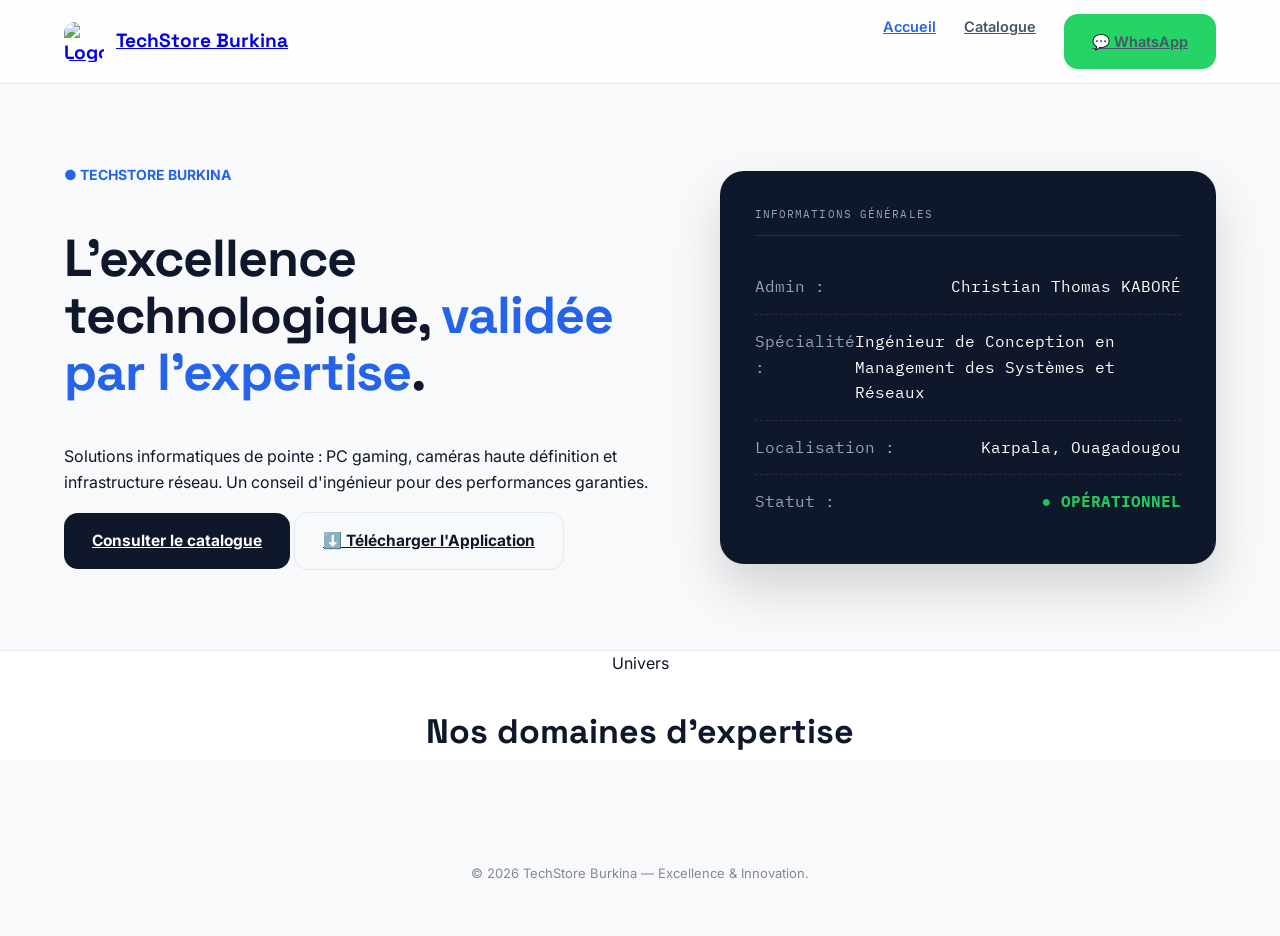
==== commit 9fc340a1: "Revise title and hero section content Updated title and content for improved branding and clarity." ====
--- a/index.html
+++ b/index.html
@@ -3,8 +3,8 @@
 <head>
     <meta charset="UTF-8">
     <meta name="viewport" content="width=device-width, initial-scale=1.0">
-    <title>TechStore Burkina — Premium Tech Shop</title>
-    <link href="https://fonts.googleapis.com/css2?family=Space+Grotesk:wght@700&family=Inter:wght@400;600;700&family=IBM+Plex+Mono&display=swap" rel="stylesheet">
+    <title>TechStore Burkina — Excellence Technologique</title>
+    <link href="https://fonts.googleapis.com/css2?family=Space+Grotesk:wght@700&family=Inter:wght@400;600;700&family=IBM+Plex+Mono:wght@400;700&display=swap" rel="stylesheet">
     <link rel="stylesheet" href="assets/style.css">
 </head>
 <body>
@@ -15,12 +15,11 @@
             <img class="mark-logo" src="https://drive.google.com/thumbnail?id=1hEJ1H8CitZmhwNdnBL6qHXafMuxLKHJH&sz=w100" alt="Logo">
             <span>TechStore Burkina</span>
         </a>
-        <button class="nav-toggle" id="nav-toggle"><span></span><span></span><span></span></button>
-        <nav class="main" id="main-nav">
+        <button class="nav-toggle" id="nav-toggle" style="display:none;"><span></span></button>
+        <nav class="main">
             <ul>
                 <li><a href="index.html" class="active">Accueil</a></li>
                 <li><a href="catalogue.html">Catalogue</a></li>
-                <li><a href="index.html#contact">Contact</a></li>
                 <li><a class="btn btn-whatsapp btn-sm" href="https://wa.me/22676963696">💬 WhatsApp</a></li>
             </ul>
         </nav>
@@ -31,30 +30,32 @@
     <section class="hero">
         <div class="wrap">
             <div class="hero-content">
-                <span class="eyebrow" style="color: var(--accent); font-weight: 700; font-size: 14px; margin-bottom: 12px; display: block;">● INGÉNIERIE & CONSEIL</span>
-                <h1>Le matériel tech, <span class="hl">choisi avec méthode</span>.</h1>
-                <p class="lead">PC gaming, caméras Wi-Fi et accessoires réseau. Nous sélectionnons le meilleur du marché mondial pour le contexte local de Ouagadougou.</p>
+                <span class="eyebrow" style="color: var(--accent); font-weight: 700; font-size: 14px; margin-bottom: 12px; display: block;">● TECHSTORE BURKINA</span>
+                <h1>L'excellence technologique, <span class="hl">validée par l'expertise</span>.</h1>
+                <p class="lead">Solutions informatiques de pointe : PC gaming, caméras haute définition et infrastructure réseau. Un conseil d'ingénieur pour des performances garanties.</p>
                 <div class="hero-cta">
-                    <a class="btn btn-primary" href="catalogue.html">Explorer le catalogue</a>
-                    <a href="#" id="btn-download-apk" class="btn btn-outline">⬇️ Télécharger l'App</a>
+                    <a class="btn btn-primary" href="catalogue.html">Consulter le catalogue</a>
+                    <a href="#" id="btn-download-apk" class="btn btn-outline">⬇️ Télécharger l'Application</a>
                 </div>
             </div>
+
             <div class="hero-panel">
-                <div class="title">TERMINAL_CLIENT v1.0.1</div>
-                <div class="row"><span>Propriétaire</span><span>C. Thomas KABORÉ</span></div>
-                <div class="row"><span>Spécialité</span><span>Systèmes & Réseaux</span></div>
-                <div class="row"><span>Localisation</span><span>Karpala, Ouaga</span></div>
-                <div class="row"><span>Statut</span><span class="ok">● Opérationnel</span></div>
+                <div class="title">INFORMATIONS GÉNÉRALES</div>
+                <div class="row"><span>Admin :</span><span>Christian Thomas KABORÉ</span></div>
+                <div class="row"><span>Spécialité :</span><span>Ingénieur de Conception en Management des Systèmes et Réseaux</span></div>
+                <div class="row"><span>Localisation :</span><span>Karpala, Ouagadougou</span></div>
+                <div class="row"><span>Statut :</span><span class="ok">● OPÉRATIONNEL</span></div>
             </div>
         </div>
     </section>
 
-    <section style="background: #fff; border-top: 1px solid var(--line);">
+    <section id="categories" style="background: #fff; border-top: 1px solid var(--line);">
         <div class="wrap">
-            <div class="section-head" style="text-align: center;">
-                <h2>Chercher par catégorie</h2>
+            <div class="section-head" style="text-align: center; margin-bottom: 50px;">
+                <span class="kicker">Univers</span>
+                <h2>Nos domaines d'expertise</h2>
             </div>
-            <div class="cat-strip" id="cat-strip" style="display: grid; grid-template-columns: repeat(auto-fill, minmax(180px, 1fr)); gap: 16px;">
+            <div class="cat-strip" id="cat-strip">
                 <!-- Dynamique via JS -->
             </div>
         </div>
@@ -62,14 +63,13 @@
 </main>
 
 <footer class="site">
-    <div class="wrap">
-        <div style="text-align: center; opacity: 0.6; font-size: 13px;">
-            © <span id="year"></span> TechStore Burkina — Conçu pour l'excellence.
-        </div>
+    <div class="wrap" style="text-align: center; padding: 40px 0;">
+        <p style="opacity: 0.5; font-size: 13px;">© <span id="year"></span> TechStore Burkina — Excellence & Innovation.</p>
     </div>
 </footer>
 
 <script src="https://cdn.jsdelivr.net/npm/@supabase/supabase-js@2"></script>
 <script src="assets/script.js"></script>
+<script>document.getElementById('year').textContent = new Date().getFullYear();</script>
 </body>
 </html>
--- a/assets/style.css
+++ b/assets/style.css
@@ -1,256 +1,94 @@
 /* ==========================================================================
-   TechStore Burkina — DESIGN SYSTEM COMPLET (v6 - FIXED MOBILE)
-   Correction des superpositions, des boutons et de la grille
+   TechStore Burkina — DESIGN SYSTEM PREMIUM (v8)
+   Excellence Technologique & Ergonomie Mobile
    ========================================================================== */
 
-:root{
-  --bg: #FAFAF9;
+:root {
+  --bg: #F8F9FA;
   --surface: #FFFFFF;
-  --surface-2: #F2F4F7;
-  --ink: #182430;
-  --ink-soft: #57626F;
-  --ink-faint: #8A93A0;
-  --line: #E3E6EA;
-  --accent: #2C5FF6;
-  --accent-ink: #1C3FAE;
-  --accent-soft: #EAF0FF;
-  --status: #21C55D;
+  --ink: #0F172A;
+  --ink-soft: #475569;
+  --ink-faint: #94A3B8;
+  --accent: #2563EB;
+  --status: #22C55E;
   --whatsapp: #25D366;
-  --whatsapp-dark: #128C4A;
-  --amber: #F2A93B;
-  --font-display: 'Space Grotesk', 'Segoe UI', sans-serif;
-  --font-body: 'Inter', 'Segoe UI', sans-serif;
-  --font-mono: 'IBM Plex Mono', 'Courier New', monospace;
-  --radius: 12px;
-  --radius-sm: 8px;
-  --container: 1180px;
+  --line: #E2E8F0;
+  --font-display: 'Space Grotesk', sans-serif;
+  --font-body: 'Inter', sans-serif;
+  --font-mono: 'IBM Plex Mono', monospace;
 }
 
-*{ box-sizing:border-box; }
-html{ scroll-behavior:smooth; }
-body{
-  margin:0;
-  background:var(--bg);
-  color:var(--ink);
-  font-family:var(--font-body);
-  font-size:16px;
-  line-height:1.55;
-  -webkit-font-smoothing:antialiased;
+* { box-sizing: border-box; -webkit-tap-highlight-color: transparent; }
+html { scroll-behavior: smooth; }
+body { margin: 0; background: var(--bg); color: var(--ink); font-family: var(--font-body); line-height: 1.6; }
+
+/* ---------- Typography ---------- */
+h1 { font-family: var(--font-display); font-size: clamp(34px, 7vw, 52px); font-weight: 700; line-height: 1.1; letter-spacing: -0.02em; }
+h2 { font-family: var(--font-display); font-size: clamp(26px, 5vw, 34px); font-weight: 700; }
+.hl { color: var(--accent); }
+
+.wrap { max-width: 1200px; margin: 0 auto; padding: 0 24px; }
+
+/* ---------- Header Premium ---------- */
+header.site {
+    position: sticky; top: 0; z-index: 1000;
+    background: rgba(255, 255, 255, 0.8);
+    backdrop-filter: blur(12px);
+    border-bottom: 1px solid var(--line);
 }
+header.site .wrap { display: flex; align-items: center; justify-content: space-between; padding: 14px 24px; }
+.brand { display: flex; align-items: center; gap: 12px; font-weight: 800; font-family: var(--font-display); font-size: 1.2rem; }
+.mark-logo { width: 40px; height: 40px; border-radius: 10px; }
 
-h1,h2,h3,h4{
-  font-family:var(--font-display);
-  color:var(--ink);
-  margin:0 0 .5em;
-  line-height:1.15;
-  letter-spacing:-0.01em;
+/* Nav Desktop */
+nav.main ul { display: flex; gap: 28px; list-style: none; padding: 0; margin: 0; }
+nav.main a { font-weight: 600; font-size: 14.5px; color: var(--ink-soft); }
+nav.main a.active, nav.main a:hover { color: var(--accent); }
+
+/* ---------- Buttons ---------- */
+.btn {
+    display: inline-flex; align-items: center; justify-content: center; gap: 12px;
+    padding: 16px 28px; border-radius: 14px; font-weight: 700; font-size: 15.5px;
+    transition: 0.2s; border: none; cursor: pointer;
 }
+.btn-primary { background: var(--ink); color: #fff; }
+.btn-whatsapp { background: var(--whatsapp); color: #fff; }
+.btn-outline { background: transparent; border: 1px solid var(--line); color: var(--ink); }
 
-p{ margin:0 0 1em; color:var(--ink-soft); }
-a{ color:inherit; text-decoration:none; transition: 0.2s; }
-img{ max-width:100%; display:block; height: auto; }
-ul{ margin:0; padding:0; list-style:none; }
-button{ font-family:inherit; cursor:pointer; border:none; background: none; padding: 0; }
-
-.wrap{
-  max-width:var(--container);
-  margin:0 auto;
-  padding:0 24px;
+/* ---------- Hero & Info Panel ---------- */
+.hero .wrap { display: grid; grid-template-columns: 1.2fr 1fr; gap: 60px; padding: 80px 24px; align-items: center; }
+.hero-panel {
+    background: #0F172A; border-radius: 24px; padding: 35px; color: #fff;
+    font-family: var(--font-mono); box-shadow: 0 25px 50px rgba(0,0,0,0.15);
 }
-
-/* ---------- Buttons & Links ---------- */
-.btn {
-    display: inline-flex;
-    align-items: center;
-    justify-content: center;
-    gap: 10px;
-    padding: 14px 24px;
-    border-radius: 99px;
-    font-weight: 700;
-    font-size: 15px;
-    border: 1px solid transparent;
-    cursor: pointer;
-    white-space: nowrap;
-}
-
-.btn-primary { background: var(--ink); color: #fff; }
-.btn-primary:hover { background: #000; transform: translateY(-2px); }
-
-.btn-outline { background: transparent; color: var(--ink); border-color: var(--line); }
-.btn-outline:hover { border-color: var(--ink); background: var(--surface-2); }
-
-.btn-whatsapp { background: var(--whatsapp); color: #fff; }
-.btn-whatsapp:hover { background: var(--whatsapp-dark); transform: translateY(-2px); }
-
-.btn-sm { padding: 10px 18px; font-size: 13.5px; border-radius: var(--radius-sm); }
-
-.social-link {
-    display: inline-flex;
-    align-items: center;
-    gap: 8px;
-    font-size: 13px;
-    font-weight: 600;
-    color: var(--ink-soft);
-    background: var(--surface);
-    border: 1px solid var(--line);
-    padding: 10px 16px;
-    border-radius: 99px;
-}
-.social-link:hover { border-color: var(--accent); color: var(--ink); }
-
-/* ---------- Header & Statusbar ---------- */
-.statusbar {
-    background: var(--ink);
-    color: #DCE3EC;
-    font-family: var(--font-mono);
-    font-size: 12px;
-    line-height: 1.4;
-}
-
-.statusbar .wrap {
-    display: flex;
-    align-items: center;
-    justify-content: space-between;
-    padding: 10px 24px;
-    gap: 12px;
-}
-
-header.site {
-    background: var(--surface);
-    border-bottom: 1px solid var(--line);
-    position: sticky;
-    top: 0;
-    z-index: 100;
-}
-
-header.site .wrap {
-    display: flex;
-    align-items: center;
-    justify-content: space-between;
-    padding: 14px 24px;
-}
-
-.brand { display: flex; align-items: center; gap: 12px; }
-.brand-text { font-family: var(--font-display); font-weight: 700; font-size: 18px; line-height: 1.1; }
-.mark-logo { width: 38px; height: 38px; border-radius: 8px; }
-
-nav.main ul { display: flex; gap: 24px; align-items: center; }
-nav.main a { font-size: 14.5px; font-weight: 600; color: var(--ink-soft); padding: 8px 0; }
-nav.main a:hover, nav.main a.active { color: var(--accent); }
-
-.nav-toggle {
-    display: none;
-    width: 40px; height: 40px;
-    flex-direction: column; align-items: center; justify-content: center; gap: 4px;
-}
-.nav-toggle span { display: block; width: 22px; height: 2px; background: var(--ink); border-radius: 2px; }
-
-/* ---------- Sections ---------- */
-section { padding: 60px 0; }
-.section-head { margin-bottom: 40px; }
-.kicker { font-family: var(--font-mono); font-size: 11px; color: var(--accent); text-transform: uppercase; letter-spacing: 0.1em; display: block; margin-bottom: 10px; }
-
-/* Hero */
-.hero { background: var(--surface); border-bottom: 1px solid var(--line); }
-.hero .wrap { display: grid; grid-template-columns: 1fr 400px; gap: 60px; align-items: center; }
-.hero h1 { font-size: 48px; max-width: 15ch; margin-bottom: 24px; }
-.hero .lead { font-size: 19px; max-width: 50ch; margin-bottom: 32px; }
-.hero-cta { display: flex; gap: 12px; flex-wrap: wrap; margin-bottom: 24px; }
-.social-row { display: flex; gap: 10px; flex-wrap: wrap; }
-
-.hero-panel { background: var(--ink); border-radius: 16px; padding: 30px; color: #fff; font-family: var(--font-mono); font-size: 13px; }
-.hero-panel .title { color: var(--ink-faint); margin-bottom: 20px; font-size: 11px; border-bottom: 1px solid rgba(255,255,255,0.1); padding-bottom: 10px; }
-.hero-panel .row { display: flex; justify-content: space-between; padding: 10px 0; border-bottom: 1px dashed rgba(255,255,255,0.1); }
+.hero-panel .title { color: var(--ink-faint); font-size: 11px; text-transform: uppercase; letter-spacing: 0.1em; margin-bottom: 24px; border-bottom: 1px solid rgba(255,255,255,0.1); padding-bottom: 12px; }
+.hero-panel .row { display: flex; justify-content: space-between; padding: 14px 0; border-bottom: 1px dashed rgba(255,255,255,0.1); }
 .hero-panel .row:last-child { border: none; }
+.hero-panel .row span:first-child { color: var(--ink-faint); font-weight: 400; }
 .hero-panel .ok { color: var(--status); font-weight: 700; }
 
-/* Features */
-.feat-grid { display: grid; grid-template-columns: repeat(2, 1fr); gap: 30px; }
-.feat { background: #fff; padding: 30px; border-radius: var(--radius); border: 1px solid var(--line); }
-.feat h3 { font-size: 20px; }
-
-/* Catalogue & Cards */
-.cat-hero { padding: 40px 0; background: var(--surface-2); border-bottom: 1px solid var(--line); }
-.filters { display: flex; gap: 8px; overflow-x: auto; padding: 20px 0; position: sticky; top: 70px; background: var(--bg); z-index: 90; }
-.filter-btn { padding: 8px 16px; background: #fff; border: 1px solid var(--line); border-radius: 99px; font-size: 13.5px; white-space: nowrap; }
-.filter-btn.active { background: var(--ink); color: #fff; border-color: var(--ink); }
-
-.product-grid { display: grid; grid-template-columns: repeat(auto-fill, minmax(280px, 1fr)); gap: 30px; padding: 40px 0; }
-.p-card { background: #fff; border: 1px solid var(--line); border-radius: var(--radius); padding: 20px; cursor: pointer; transition: 0.3s; display: flex; flex-direction: column; }
-.p-card:hover { transform: translateY(-10px); box-shadow: 0 20px 40px rgba(0,0,0,0.08); border-color: var(--accent); }
-
-.p-thumb { width: 100%; aspect-ratio: 1/1; border-radius: var(--radius-sm); overflow: hidden; background: var(--surface-2); margin-bottom: 20px; }
+/* ---------- Catalogue Grid ---------- */
+.product-grid { display: grid; grid-template-columns: repeat(auto-fill, minmax(280px, 1fr)); gap: 32px; padding: 40px 0; }
+.p-card { background: #fff; border: 1px solid var(--line); border-radius: 20px; padding: 20px; cursor: pointer; transition: 0.3s; }
+.p-card:hover { transform: translateY(-10px); box-shadow: 0 20px 40px rgba(0,0,0,0.05); }
+.p-thumb { width: 100%; aspect-ratio: 1/1; border-radius: 12px; overflow: hidden; background: #fff; margin-bottom: 16px; }
 .p-thumb img { width: 100%; height: 100%; object-fit: cover; }
 
-.p-card h3 { font-size: 18px; margin-bottom: 10px; display: -webkit-box; -webkit-line-clamp: 1; -webkit-box-orient: vertical; overflow: hidden; }
-.p-spec { font-size: 13px; color: var(--ink-soft); line-height: 1.5; margin-bottom: 20px; display: -webkit-box; -webkit-line-clamp: 2; -webkit-box-orient: vertical; overflow: hidden; flex-grow: 1; }
+/* ---------- RESPONSIVE MOBILE ---------- */
+@media (max-width: 900px) {
+    .hero .wrap { grid-template-columns: 1fr; text-align: center; padding: 40px 24px; }
+    .hero h1 { max-width: none; }
+    .hero-cta { flex-direction: column; }
+    .hero-panel { text-align: left; }
 
-.p-foot { display: flex; align-items: center; justify-content: space-between; border-top: 1px solid var(--line); padding-top: 15px; }
-.p-price { font-weight: 800; font-size: 16px; color: var(--ink); }
-.p-stock { font-size: 11px; font-weight: 600; text-transform: uppercase; }
-.p-stock.in { color: var(--status); } .p-stock.low { color: var(--amber); } .p-stock.out { color: var(--ink-faint); }
-
-/* ---------- MODAL ---------- */
-.modal-overlay { position: fixed; top: 0; left: 0; right: 0; bottom: 0; background: rgba(0,0,0,0.85); backdrop-filter: blur(8px); z-index: 1000; display: none; align-items: center; justify-content: center; padding: 20px; }
-.modal-overlay.active { display: flex; }
-.modal-content { background: #fff; width: 100%; max-width: 900px; max-height: 90vh; border-radius: 24px; overflow: hidden; position: relative; display: flex; animation: modalIn 0.3s ease; }
-@keyframes modalIn { from { opacity: 0; transform: scale(0.9); } to { opacity: 1; transform: scale(1); } }
-.modal-close { position: absolute; top: 20px; right: 20px; background: #fff; border: 1px solid var(--line); width: 36px; height: 36px; border-radius: 50%; display: flex; align-items: center; justify-content: center; z-index: 10; cursor: pointer; }
-.modal-left { flex: 1; background: #fff; padding: 40px; display: flex; align-items: center; justify-content: center; }
-.modal-left img { max-height: 450px; object-fit: contain; }
-.modal-right { flex: 1; padding: 40px; overflow-y: auto; border-left: 1px solid var(--line); display: flex; flex-direction: column; }
-.full-specs { font-size: 15px; line-height: 1.7; color: var(--ink-soft); white-space: pre-line; margin-bottom: 40px; }
-.modal-price-row { margin-top: auto; padding-top: 20px; border-top: 1px solid var(--line); display: flex; justify-content: space-between; align-items: center; }
-
-/* ---------- FOOTER ---------- */
-footer.site { background: var(--ink); color: #fff; padding: 60px 0 30px; }
-.f-grid { display: grid; grid-template-columns: repeat(3, 1fr); gap: 40px; margin-bottom: 40px; border-bottom: 1px solid rgba(255,255,255,0.1); padding-bottom: 40px; }
-footer.site a { color: var(--ink-faint); }
-footer.site a:hover { color: #fff; }
-footer.site h4 { color: #fff; text-transform: uppercase; font-size: 12px; letter-spacing: 0.1em; margin-bottom: 20px; }
-
-/* ==========================================
-   RESPONSIVE : MOBILE FIXES
-   ========================================== */
-
-@media (max-width: 900px) {
-    .hero .wrap { grid-template-columns: 1fr; gap: 40px; text-align: center; }
-    .hero h1 { font-size: 36px; margin: 0 auto 20px; }
-    .hero .lead { font-size: 17px; margin: 0 auto 30px; }
-    .hero-cta, .social-row { justify-content: center; }
-    .hero-panel { max-width: 500px; margin: 0 auto; }
-
-    .feat-grid { grid-template-columns: 1fr; }
-    .f-grid { grid-template-columns: 1fr; gap: 30px; }
-
-    .modal-content { flex-direction: column; max-height: 95vh; }
-    .modal-left { height: 250px; flex: none; padding: 20px; }
-    .modal-right { border-left: none; padding: 30px; }
+    /* Transformation des lignes en colonnes sur mobile pour respirer */
+    .hero-panel .row { flex-direction: column; gap: 4px; padding: 16px 0; }
+    .hero-panel .row span:first-child { font-size: 11px; text-transform: uppercase; font-weight: 700; color: var(--accent); }
+    .hero-panel .row span:last-child { font-size: 14px; padding-left: 4px; }
 }
 
 @media (max-width: 600px) {
-    .statusbar .wrap { flex-direction: column; text-align: center; gap: 8px; }
-    header.site .wrap { padding: 12px 16px; }
-    .brand-text { font-size: 16px; }
-
-    nav.main {
-        position: fixed; top: 0; right: -100%; bottom: 0; width: 80%;
-        background: #fff; z-index: 1000; padding: 40px 24px;
-        box-shadow: -10px 0 30px rgba(0,0,0,0.1);
-        transition: 0.3s cubic-bezier(0.16, 1, 0.3, 1);
-        display: block;
-    }
-    nav.main.open { right: 0; }
-    nav.main ul { flex-direction: column; align-items: flex-start; gap: 20px; }
-    nav.main a { font-size: 20px; width: 100%; }
-
-    .nav-toggle { display: flex; z-index: 1001; }
-    .nav-toggle.open span:nth-child(1) { transform: translateY(6px) rotate(45deg); }
-    .nav-toggle.open span:nth-child(2) { opacity: 0; }
-    .nav-toggle.open span:nth-child(3) { transform: translateY(-6px) rotate(-45deg); }
-
-    .btn { width: 100%; padding: 16px; font-size: 16px; }
-    .social-link { width: 100%; justify-content: center; font-size: 14px; }
-
-    .product-grid { grid-template-columns: 1fr; gap: 20px; }
+    .nav-toggle { display: block; }
+    nav.main { display: none; } /* On simplifiera avec JS .open plus tard */
+    .btn { width: 100%; }
 }
